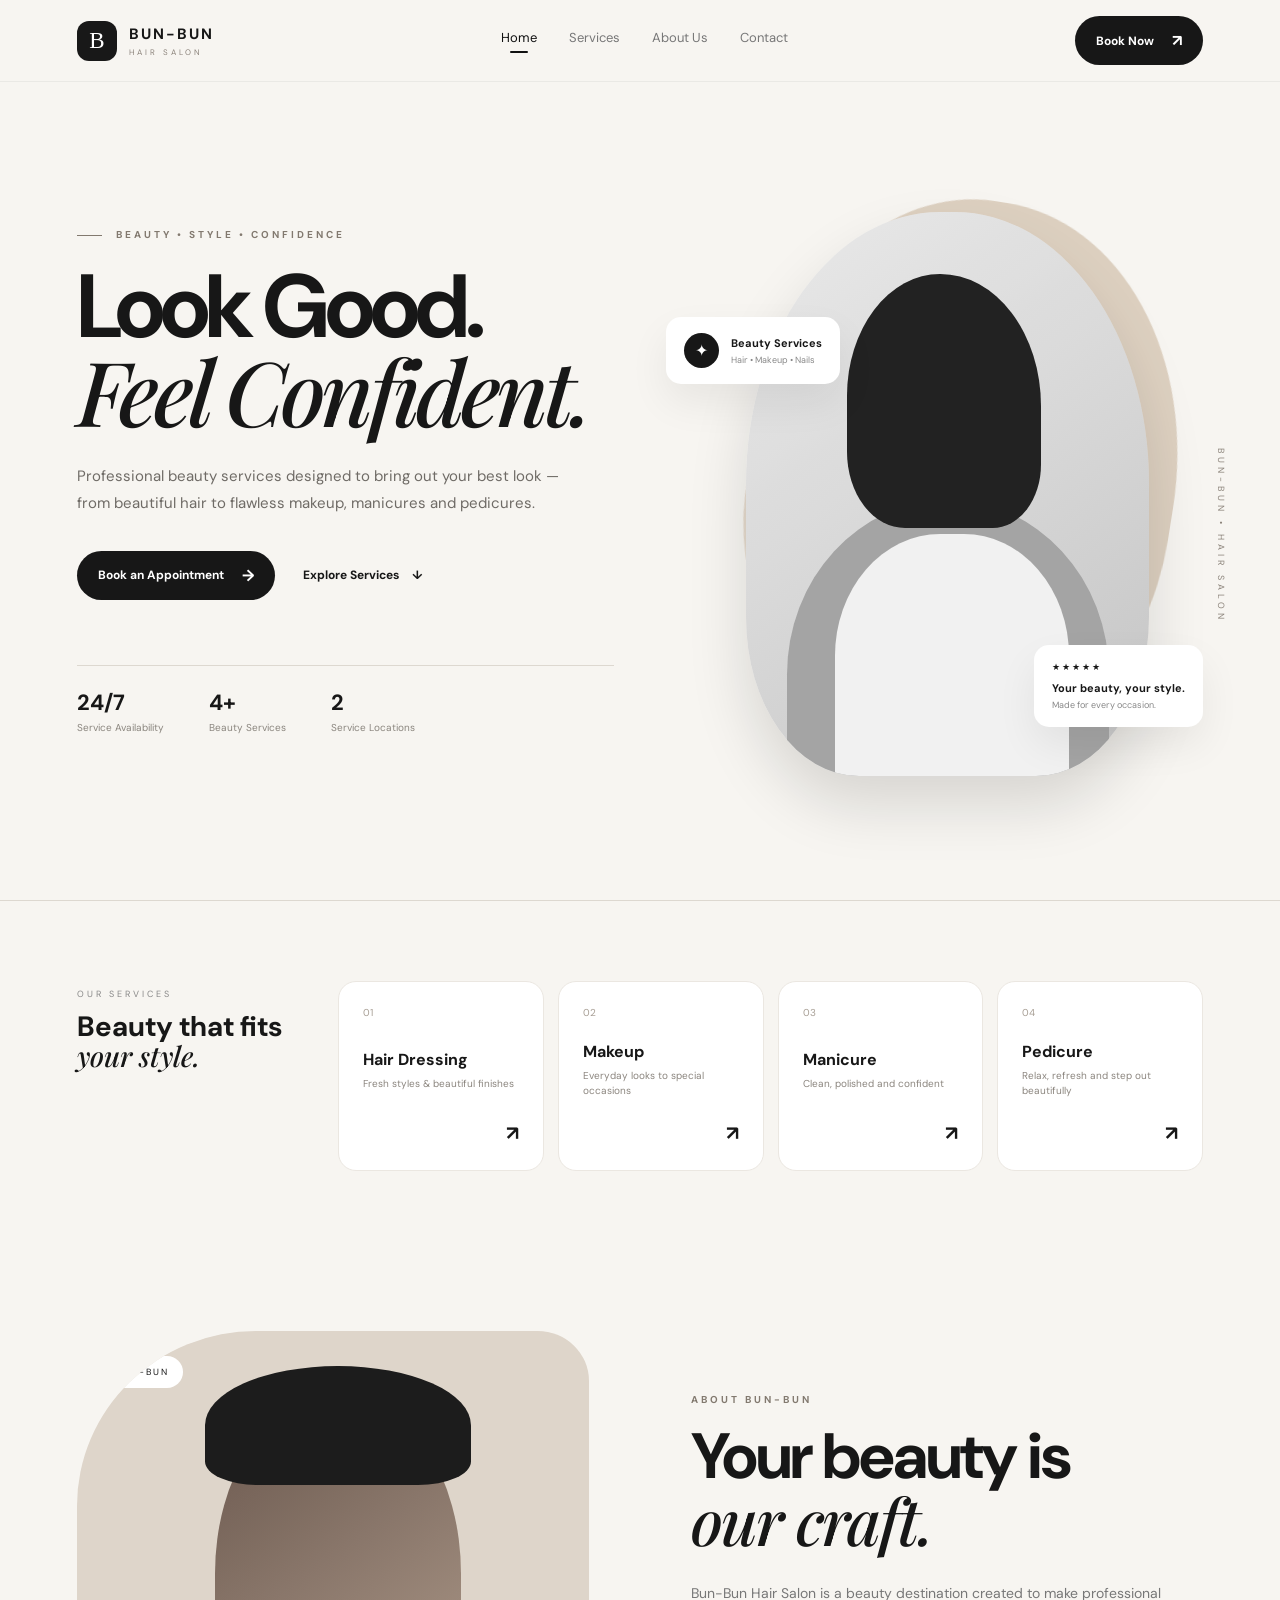
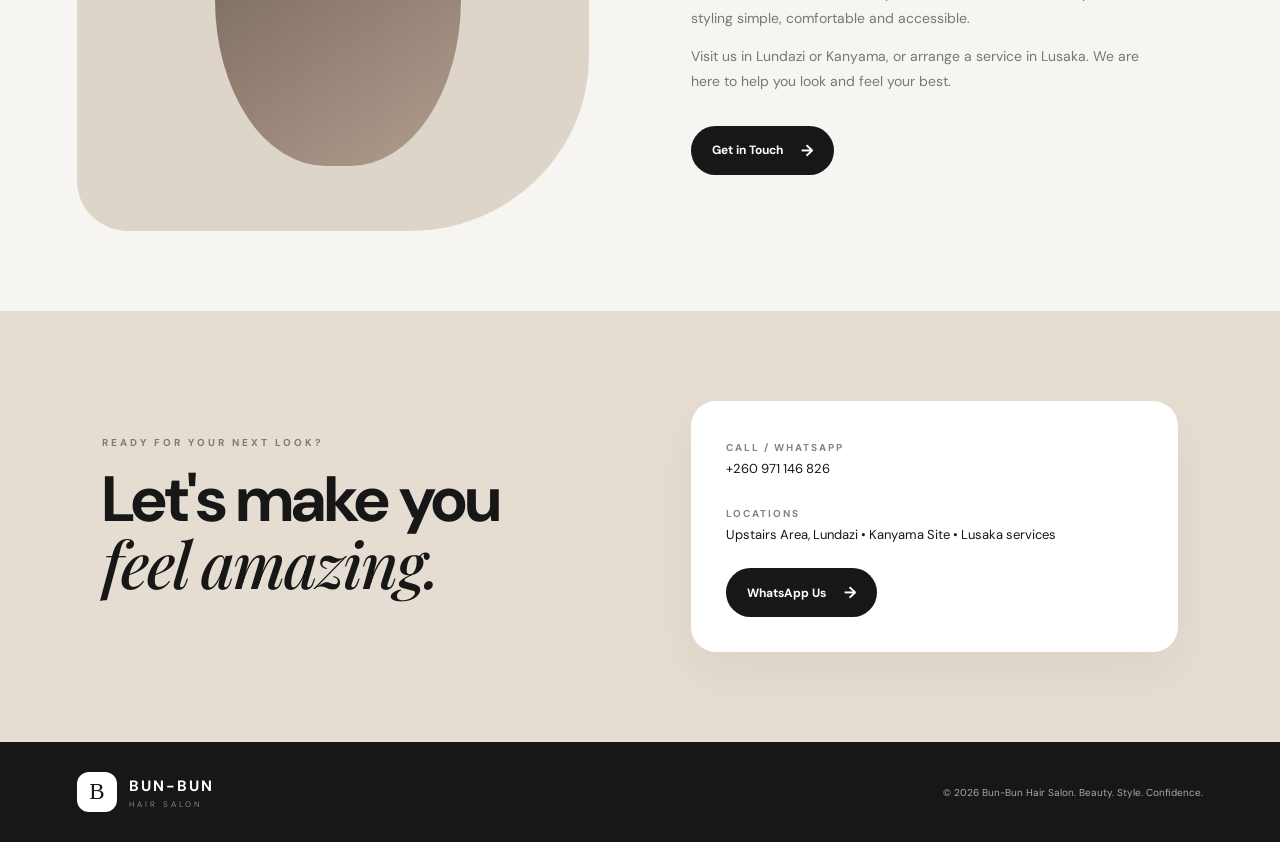
==== index.html @ 0c30a806 "Add files via upload" ====
<!DOCTYPE html>
<html lang="en">
<head>
  <meta charset="UTF-8">
  <meta name="viewport" content="width=device-width, initial-scale=1.0">
  <meta name="description" content="Bun-Bun Hair Salon — hair dressing, makeup, manicure and pedicure in Lundazi and Lusaka.">
  <title>Bun-Bun Hair Salon | Beauty. Style. Confidence.</title>
  <link rel="stylesheet" href="styles.css">
</head>
<body>
  <header class="site-header">
    <a class="brand" href="index.html">
      <span class="brand-mark">B</span>
      <span>
        <strong>BUN-BUN</strong>
        <small>HAIR SALON</small>
      </span>
    </a>

    <nav class="nav" id="nav">
      <a class="active" href="#home">Home</a>
      <a href="#services">Services</a>
      <a href="#about">About Us</a>
      <a href="#contact">Contact</a>
    </nav>

    <a class="nav-cta" href="booking.html">Book Now <span>↗</span></a>
    <button class="menu-btn" id="menuBtn" aria-label="Open menu">☰</button>
  </header>

  <main id="home">
    <section class="hero">
      <div class="hero-copy">
        <div class="eyebrow"><span></span> BEAUTY • STYLE • CONFIDENCE</div>
        <h1>Look Good.<br><em>Feel Confident.</em></h1>
        <p>Professional beauty services designed to bring out your best look — from beautiful hair to flawless makeup, manicures and pedicures.</p>
        <div class="hero-actions">
          <a class="primary-btn" href="booking.html">Book an Appointment <span>→</span></a>
          <a class="text-btn" href="#services">Explore Services <span>↓</span></a>
        </div>

        <div class="stats">
          <div><strong>24/7</strong><small>Service Availability</small></div>
          <div><strong>4+</strong><small>Beauty Services</small></div>
          <div><strong>2</strong><small>Service Locations</small></div>
        </div>
      </div>

      <div class="hero-visual">
        <div class="shape shape-one"></div>
        <div class="shape shape-two"></div>
        <div class="portrait">
          <div class="portrait-head"></div>
          <div class="portrait-hair"></div>
          <div class="portrait-body"></div>
          <div class="portrait-shirt"></div>
        </div>

        <div class="floating-card services-card">
          <span class="card-icon">✦</span>
          <div><strong>Beauty Services</strong><small>Hair • Makeup • Nails</small></div>
        </div>

        <div class="floating-card review-card">
          <div class="stars">★★★★★</div>
          <strong>Your beauty, your style.</strong>
          <small>Made for every occasion.</small>
        </div>

        <div class="vertical-note">BUN-BUN • HAIR SALON</div>
      </div>
    </section>

    <section class="service-strip" id="services">
      <div class="section-intro">
        <span>OUR SERVICES</span>
        <h2>Beauty that fits<br><em>your style.</em></h2>
      </div>
      <article class="service-card">
        <span>01</span><div><h3>Hair Dressing</h3><p>Fresh styles & beautiful finishes</p></div><b>↗</b>
      </article>
      <article class="service-card">
        <span>02</span><div><h3>Makeup</h3><p>Everyday looks to special occasions</p></div><b>↗</b>
      </article>
      <article class="service-card">
        <span>03</span><div><h3>Manicure</h3><p>Clean, polished and confident</p></div><b>↗</b>
      </article>
      <article class="service-card">
        <span>04</span><div><h3>Pedicure</h3><p>Relax, refresh and step out beautifully</p></div><b>↗</b>
      </article>
    </section>

    <section class="about" id="about">
      <div class="about-image">
        <div class="mini-label">BUN-BUN</div>
        <div class="abstract-face"></div>
      </div>
      <div class="about-copy">
        <span class="section-label">ABOUT BUN-BUN</span>
        <h2>Your beauty is<br><em>our craft.</em></h2>
        <p>Bun-Bun Hair Salon is a beauty destination created to make professional styling simple, comfortable and accessible.</p>
        <p>Visit us in Lundazi or Kanyama, or arrange a service in Lusaka. We are here to help you look and feel your best.</p>
        <a class="primary-btn dark" href="#contact">Get in Touch <span>→</span></a>
      </div>
    </section>

    <section class="contact" id="contact">
      <div>
        <span class="section-label">READY FOR YOUR NEXT LOOK?</span>
        <h2>Let's make you<br><em>feel amazing.</em></h2>
      </div>
      <div class="contact-panel">
        <p><strong>Call / WhatsApp</strong><br>+260 971 146 826</p>
        <p><strong>Locations</strong><br>Upstairs Area, Lundazi • Kanyama Site • Lusaka services</p>
        <a class="primary-btn" href="https://wa.me/260971146826?text=Hello%20Bun-Bun%20Hair%20Salon%2C%20I%20would%20like%20to%20book%20an%20appointment.">WhatsApp Us <span>→</span></a>
      </div>
    </section>
  </main>

  <footer>
    <div class="brand footer-brand"><span class="brand-mark">B</span><span><strong>BUN-BUN</strong><small>HAIR SALON</small></span></div>
    <p>© 2026 Bun-Bun Hair Salon. Beauty. Style. Confidence.</p>
  </footer>

  <script src="script.js"></script>
</body>
</html>
---- styles.css ----
@import url('https://fonts.googleapis.com/css2?family=DM+Sans:wght@400;500;600;700&family=Playfair+Display:ital,wght@0,500;0,600;1,500;1,600&display=swap');

:root{
  --ink:#171717; --muted:#777; --paper:#f7f5f1; --white:#fff;
  --accent:#c9a77d; --soft:#e9dfd2; --line:#ddd8d0;
}
*{box-sizing:border-box;margin:0;padding:0}
html{scroll-behavior:smooth}
body{font-family:'DM Sans',sans-serif;background:var(--paper);color:var(--ink);overflow-x:hidden}
a{text-decoration:none;color:inherit}
.site-header{height:82px;background:rgba(247,245,241,.92);backdrop-filter:blur(12px);display:flex;align-items:center;justify-content:space-between;padding:0 6vw;position:sticky;top:0;z-index:20;border-bottom:1px solid rgba(0,0,0,.05)}
.brand{display:flex;align-items:center;gap:12px}
.brand-mark{width:40px;height:40px;border-radius:12px;background:#181818;color:#fff;display:grid;place-items:center;font-family:Georgia,serif;font-size:23px}
.brand strong{display:block;font-size:15px;letter-spacing:2px}
.brand small{display:block;color:#8b837a;font-size:8px;letter-spacing:3px;margin-top:3px}
.nav{display:flex;gap:32px;color:#777;font-size:13px}
.nav a{transition:.25s}
.nav a:hover,.nav a.active{color:#111}
.nav a.active:after{content:'';display:block;width:18px;height:2px;background:#111;margin:5px auto 0;border-radius:2px}
.nav-cta,.primary-btn{background:#171717;color:#fff;border-radius:30px;padding:14px 21px;font-size:12px;font-weight:700;display:inline-flex;align-items:center;gap:18px;transition:.25s}
.nav-cta:hover,.primary-btn:hover{transform:translateY(-2px);box-shadow:0 10px 25px #0001}
.nav-cta span,.primary-btn span{font-size:16px}
.menu-btn{display:none;border:0;background:none;font-size:24px}

.hero{min-height:calc(100vh - 82px);display:grid;grid-template-columns:1fr 1fr;align-items:center;gap:4vw;padding:6vw;position:relative;max-width:1500px;margin:auto}
.hero-copy{position:relative;z-index:3;padding-bottom:20px}
.eyebrow,.section-label{font-size:10px;letter-spacing:3px;font-weight:700;color:#82796f}
.eyebrow span{display:inline-block;width:25px;height:1px;background:#82796f;vertical-align:middle;margin-right:9px}
h1{font-size:clamp(55px,7vw,105px);line-height:.92;letter-spacing:-5px;margin:25px 0}
h1 em,h2 em{font-family:'Playfair Display',serif;font-weight:500}
.hero-copy>p{max-width:500px;color:#6f6b66;font-size:15px;line-height:1.8}
.hero-actions{display:flex;align-items:center;gap:28px;margin-top:34px}
.text-btn{font-size:12px;font-weight:700}.text-btn span{margin-left:10px}
.stats{display:flex;gap:45px;margin-top:65px;border-top:1px solid var(--line);padding-top:22px}
.stats strong{display:block;font-size:22px}.stats small{display:block;color:#8a857e;font-size:10px;margin-top:4px}

.hero-visual{height:620px;position:relative;max-width:580px;margin:auto;width:100%}
.shape{position:absolute;border-radius:48% 52% 45% 55%;filter:blur(.2px)}
.shape-one{width:78%;height:88%;right:5%;top:3%;background:#ddd0c0;transform:rotate(9deg)}
.shape-two{width:70%;height:72%;right:15%;bottom:5%;background:#bfa27f;opacity:.32;transform:rotate(-8deg)}
.portrait{position:absolute;inset:5% 10% 4% 15%;overflow:hidden;border-radius:48% 48% 28% 28%;background:linear-gradient(145deg,#f1e9df,#d6c2aa);filter:grayscale(100%);box-shadow:0 30px 60px #0002}
.portrait-head{position:absolute;width:39%;height:38%;background:#9c7a63;border-radius:48% 48% 45% 45%;top:18%;left:31%;z-index:3}
.portrait-hair{position:absolute;width:48%;height:45%;background:#222;border-radius:48% 52% 25% 30%;top:11%;left:25%;z-index:4}
.portrait-body{position:absolute;width:80%;height:62%;background:#b7a18d;border-radius:50% 50% 0 0;bottom:-13%;left:10%}
.portrait-shirt{position:absolute;width:58%;height:48%;background:#f5f1ec;bottom:-5%;left:22%;border-radius:45% 45% 0 0;z-index:5}
.floating-card{position:absolute;background:#fff;padding:16px 18px;border-radius:15px;box-shadow:0 18px 40px #0001;z-index:8}
.services-card{left:0;top:22%;display:flex;gap:12px;align-items:center}
.card-icon{width:35px;height:35px;border-radius:50%;background:#171717;color:#fff;display:grid;place-items:center}
.floating-card strong{display:block;font-size:11px}.floating-card small{display:block;color:#888;font-size:9px;margin-top:4px}
.review-card{right:0;bottom:12%;max-width:190px}.stars{font-size:9px;letter-spacing:2px;margin-bottom:8px}
.vertical-note{position:absolute;right:-24px;top:43%;writing-mode:vertical-rl;letter-spacing:4px;font-size:9px;color:#8b837a}

.service-strip{padding:80px 6vw;display:grid;grid-template-columns:1.2fr repeat(4,1fr);gap:14px;border-top:1px solid var(--line);max-width:1500px;margin:auto}
.section-intro span{font-size:9px;letter-spacing:3px;color:#888}.section-intro h2{font-size:28px;line-height:1.05;margin-top:10px}
.service-card{background:#fff;border:1px solid #ebe7e1;border-radius:18px;padding:24px;min-height:190px;display:flex;flex-direction:column;justify-content:space-between;transition:.25s}
.service-card:hover{transform:translateY(-5px);box-shadow:0 20px 40px #0000000d}.service-card>span{font-size:10px;color:#a79e94}.service-card h3{font-size:16px;margin-bottom:6px}.service-card p{font-size:10px;color:#8b857e;line-height:1.5}.service-card b{font-size:20px;align-self:flex-end}

.about{max-width:1280px;margin:80px auto;padding:0 6vw;display:grid;grid-template-columns:1fr 1fr;gap:8vw;align-items:center}
.about-image{height:500px;background:#ded5ca;border-radius:35% 10% 35% 10%;position:relative;overflow:hidden}
.mini-label{position:absolute;top:25px;left:25px;background:#fff;padding:10px 14px;border-radius:20px;font-size:9px;letter-spacing:2px;z-index:3}
.abstract-face{position:absolute;width:48%;height:74%;left:27%;top:13%;background:linear-gradient(145deg,#6f5547,#b99d86);border-radius:48% 48% 45% 45%;filter:grayscale(30%)}
.abstract-face:before{content:'';position:absolute;width:108%;height:32%;left:-4%;top:-8%;background:#1c1c1c;border-radius:50% 50% 20% 20%}
.about-copy h2,.contact h2{font-size:clamp(40px,5vw,68px);line-height:.98;letter-spacing:-2px;margin:18px 0 24px}
.about-copy p{color:#777;line-height:1.8;font-size:14px;margin-bottom:13px;max-width:480px}
.primary-btn.dark{margin-top:18px}

.contact{background:#e6ddd2;padding:90px 8vw;display:grid;grid-template-columns:1fr 1fr;align-items:center;gap:8vw}
.contact-panel{background:#fff;padding:35px;border-radius:25px;box-shadow:0 20px 50px #0000000d}
.contact-panel p{font-size:13px;line-height:1.7;margin-bottom:22px}.contact-panel strong{font-size:10px;letter-spacing:2px;text-transform:uppercase;color:#8a8177}
footer{padding:30px 6vw;display:flex;justify-content:space-between;align-items:center;font-size:10px;color:#888;background:#171717}
.footer-brand{color:#fff}.footer-brand .brand-mark{background:#fff;color:#171717}footer p{color:#aaa}

@media(max-width:1000px){
 .nav{gap:18px}.hero{grid-template-columns:1fr;padding-top:45px}.hero-visual{height:520px;order:-1;max-width:540px}
 .hero-copy{text-align:center}.hero-copy>p{margin:auto}.hero-actions,.stats{justify-content:center}.service-strip{grid-template-columns:1fr 1fr}.section-intro{grid-column:1/-1}
}
@media(max-width:700px){
 .site-header{padding:0 20px;height:70px}.nav,.nav-cta{display:none}.menu-btn{display:block}
 .nav.open{display:flex;position:absolute;top:70px;left:0;right:0;background:#f7f5f1;padding:20px;flex-direction:column;gap:18px;border-bottom:1px solid #ddd;z-index:30}
 .hero{min-height:auto;padding:45px 20px 70px}.hero-visual{height:420px}.portrait{inset:4% 9% 2% 13%}.floating-card{padding:12px}.review-card{right:-4px}.services-card{left:-4px}
 h1{font-size:55px;letter-spacing:-3px}.hero-actions{flex-direction:column;gap:18px}.stats{gap:20px;flex-wrap:wrap;margin-top:45px}
 .service-strip{padding:55px 20px;grid-template-columns:1fr}.about{grid-template-columns:1fr;padding:0 20px;margin:60px auto}.about-image{height:390px}.contact{grid-template-columns:1fr;padding:65px 20px}footer{padding:25px 20px;flex-direction:column;gap:15px;text-align:center}
}
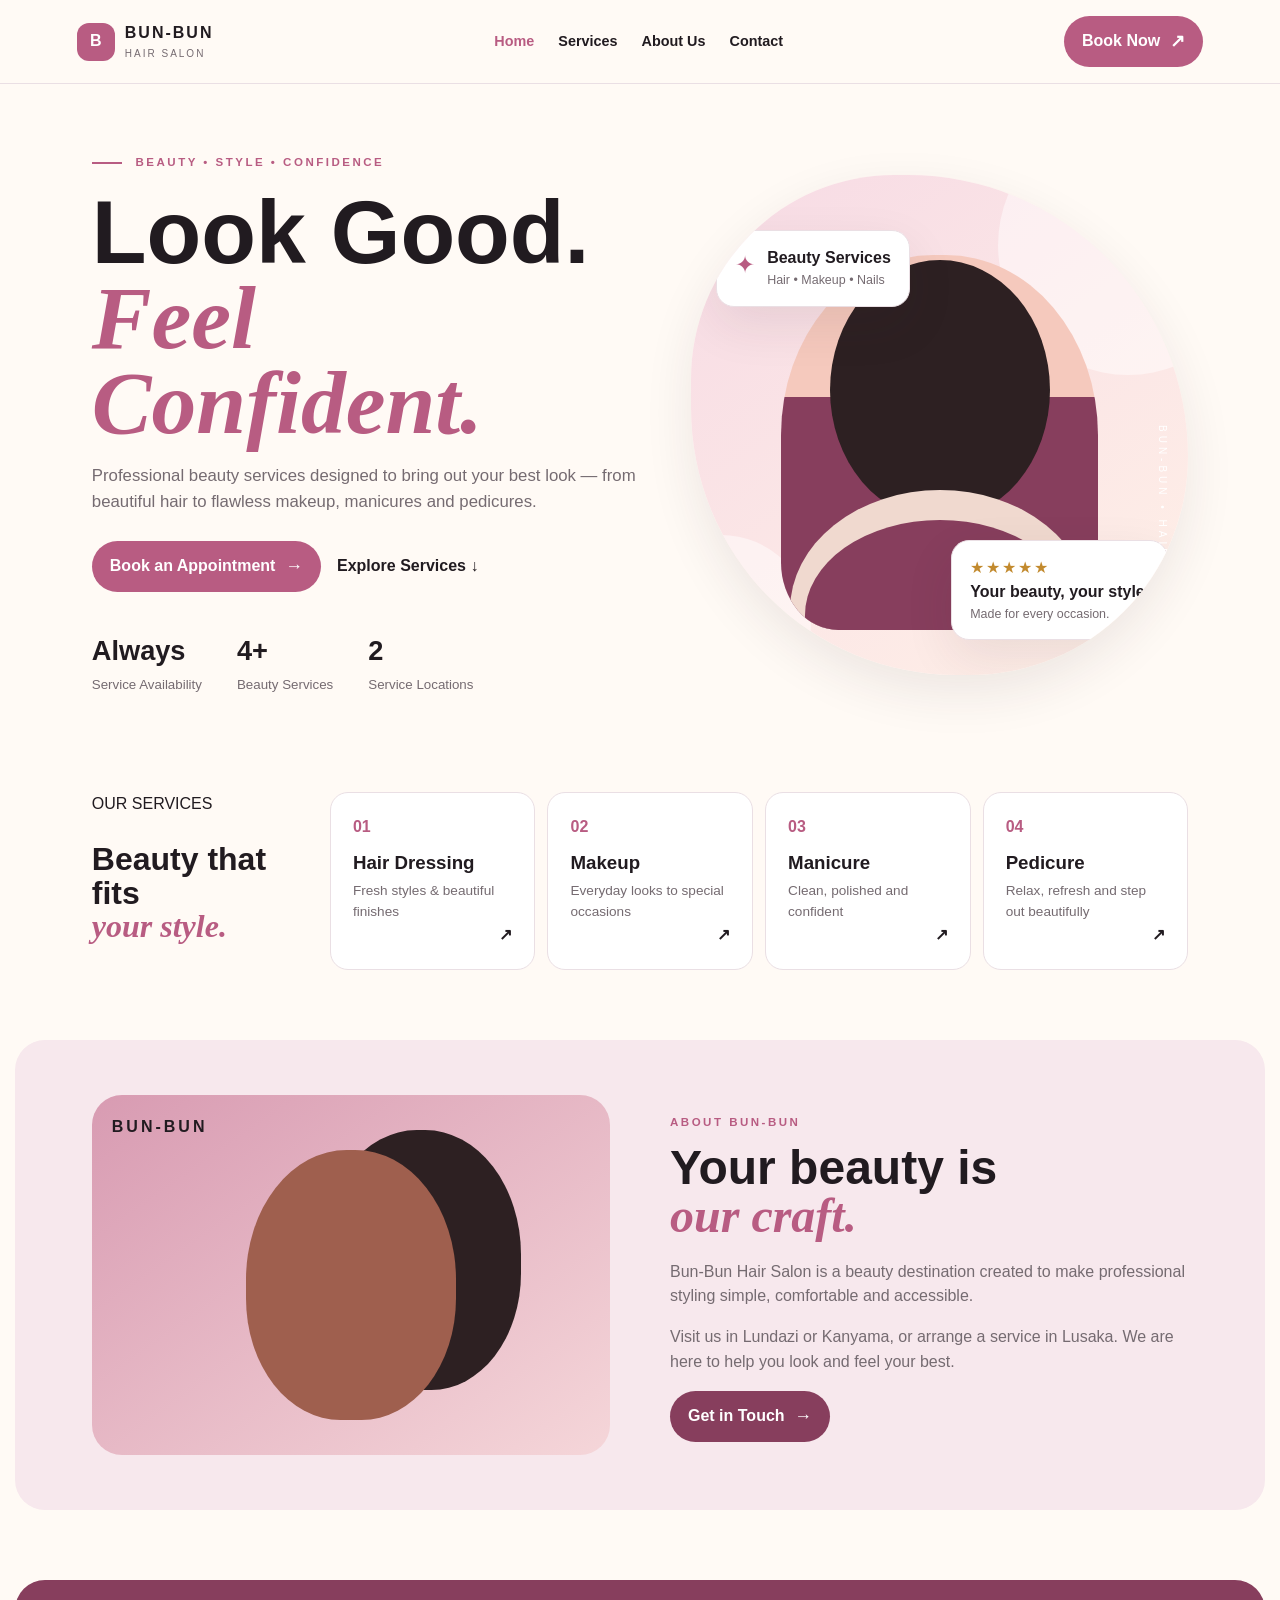
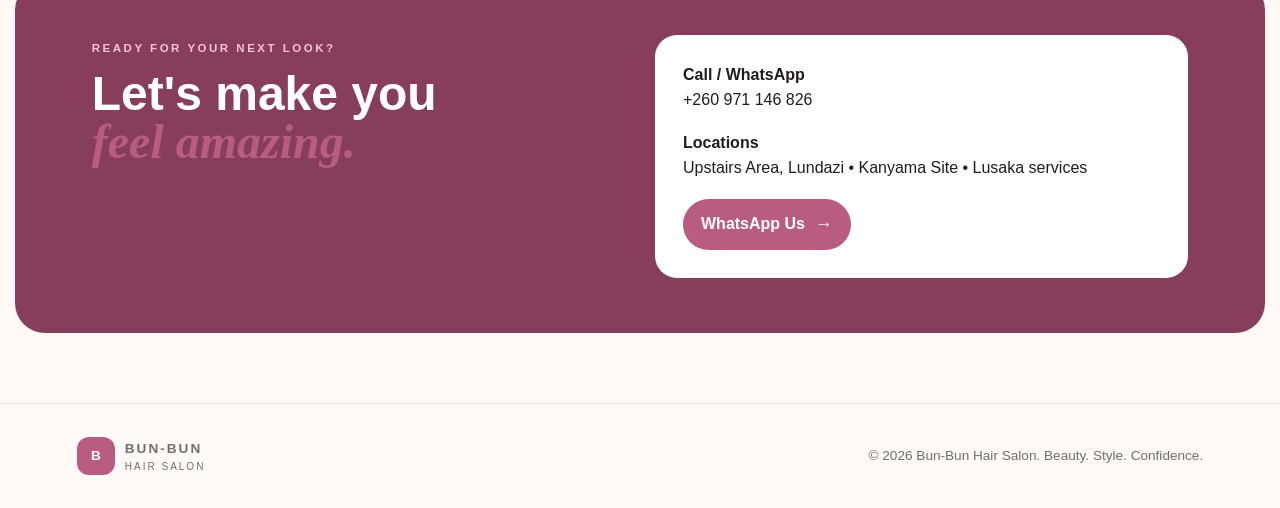
==== commit 1c627d77: "Add files via upload" ====
--- a/index.html
+++ b/index.html
@@ -40,7 +40,7 @@
         </div>
 
         <div class="stats">
-          <div><strong>24/7</strong><small>Service Availability</small></div>
+          <div><strong>Always</strong><small>Service Availability</small></div>
           <div><strong>4+</strong><small>Beauty Services</small></div>
           <div><strong>2</strong><small>Service Locations</small></div>
         </div>
--- a/styles.css
+++ b/styles.css
@@ -1,83 +1 @@
-@import url('https://fonts.googleapis.com/css2?family=DM+Sans:wght@400;500;600;700&family=Playfair+Display:ital,wght@0,500;0,600;1,500;1,600&display=swap');
-
-:root{
-  --ink:#171717; --muted:#777; --paper:#f7f5f1; --white:#fff;
-  --accent:#c9a77d; --soft:#e9dfd2; --line:#ddd8d0;
-}
-*{box-sizing:border-box;margin:0;padding:0}
-html{scroll-behavior:smooth}
-body{font-family:'DM Sans',sans-serif;background:var(--paper);color:var(--ink);overflow-x:hidden}
-a{text-decoration:none;color:inherit}
-.site-header{height:82px;background:rgba(247,245,241,.92);backdrop-filter:blur(12px);display:flex;align-items:center;justify-content:space-between;padding:0 6vw;position:sticky;top:0;z-index:20;border-bottom:1px solid rgba(0,0,0,.05)}
-.brand{display:flex;align-items:center;gap:12px}
-.brand-mark{width:40px;height:40px;border-radius:12px;background:#181818;color:#fff;display:grid;place-items:center;font-family:Georgia,serif;font-size:23px}
-.brand strong{display:block;font-size:15px;letter-spacing:2px}
-.brand small{display:block;color:#8b837a;font-size:8px;letter-spacing:3px;margin-top:3px}
-.nav{display:flex;gap:32px;color:#777;font-size:13px}
-.nav a{transition:.25s}
-.nav a:hover,.nav a.active{color:#111}
-.nav a.active:after{content:'';display:block;width:18px;height:2px;background:#111;margin:5px auto 0;border-radius:2px}
-.nav-cta,.primary-btn{background:#171717;color:#fff;border-radius:30px;padding:14px 21px;font-size:12px;font-weight:700;display:inline-flex;align-items:center;gap:18px;transition:.25s}
-.nav-cta:hover,.primary-btn:hover{transform:translateY(-2px);box-shadow:0 10px 25px #0001}
-.nav-cta span,.primary-btn span{font-size:16px}
-.menu-btn{display:none;border:0;background:none;font-size:24px}
-
-.hero{min-height:calc(100vh - 82px);display:grid;grid-template-columns:1fr 1fr;align-items:center;gap:4vw;padding:6vw;position:relative;max-width:1500px;margin:auto}
-.hero-copy{position:relative;z-index:3;padding-bottom:20px}
-.eyebrow,.section-label{font-size:10px;letter-spacing:3px;font-weight:700;color:#82796f}
-.eyebrow span{display:inline-block;width:25px;height:1px;background:#82796f;vertical-align:middle;margin-right:9px}
-h1{font-size:clamp(55px,7vw,105px);line-height:.92;letter-spacing:-5px;margin:25px 0}
-h1 em,h2 em{font-family:'Playfair Display',serif;font-weight:500}
-.hero-copy>p{max-width:500px;color:#6f6b66;font-size:15px;line-height:1.8}
-.hero-actions{display:flex;align-items:center;gap:28px;margin-top:34px}
-.text-btn{font-size:12px;font-weight:700}.text-btn span{margin-left:10px}
-.stats{display:flex;gap:45px;margin-top:65px;border-top:1px solid var(--line);padding-top:22px}
-.stats strong{display:block;font-size:22px}.stats small{display:block;color:#8a857e;font-size:10px;margin-top:4px}
-
-.hero-visual{height:620px;position:relative;max-width:580px;margin:auto;width:100%}
-.shape{position:absolute;border-radius:48% 52% 45% 55%;filter:blur(.2px)}
-.shape-one{width:78%;height:88%;right:5%;top:3%;background:#ddd0c0;transform:rotate(9deg)}
-.shape-two{width:70%;height:72%;right:15%;bottom:5%;background:#bfa27f;opacity:.32;transform:rotate(-8deg)}
-.portrait{position:absolute;inset:5% 10% 4% 15%;overflow:hidden;border-radius:48% 48% 28% 28%;background:linear-gradient(145deg,#f1e9df,#d6c2aa);filter:grayscale(100%);box-shadow:0 30px 60px #0002}
-.portrait-head{position:absolute;width:39%;height:38%;background:#9c7a63;border-radius:48% 48% 45% 45%;top:18%;left:31%;z-index:3}
-.portrait-hair{position:absolute;width:48%;height:45%;background:#222;border-radius:48% 52% 25% 30%;top:11%;left:25%;z-index:4}
-.portrait-body{position:absolute;width:80%;height:62%;background:#b7a18d;border-radius:50% 50% 0 0;bottom:-13%;left:10%}
-.portrait-shirt{position:absolute;width:58%;height:48%;background:#f5f1ec;bottom:-5%;left:22%;border-radius:45% 45% 0 0;z-index:5}
-.floating-card{position:absolute;background:#fff;padding:16px 18px;border-radius:15px;box-shadow:0 18px 40px #0001;z-index:8}
-.services-card{left:0;top:22%;display:flex;gap:12px;align-items:center}
-.card-icon{width:35px;height:35px;border-radius:50%;background:#171717;color:#fff;display:grid;place-items:center}
-.floating-card strong{display:block;font-size:11px}.floating-card small{display:block;color:#888;font-size:9px;margin-top:4px}
-.review-card{right:0;bottom:12%;max-width:190px}.stars{font-size:9px;letter-spacing:2px;margin-bottom:8px}
-.vertical-note{position:absolute;right:-24px;top:43%;writing-mode:vertical-rl;letter-spacing:4px;font-size:9px;color:#8b837a}
-
-.service-strip{padding:80px 6vw;display:grid;grid-template-columns:1.2fr repeat(4,1fr);gap:14px;border-top:1px solid var(--line);max-width:1500px;margin:auto}
-.section-intro span{font-size:9px;letter-spacing:3px;color:#888}.section-intro h2{font-size:28px;line-height:1.05;margin-top:10px}
-.service-card{background:#fff;border:1px solid #ebe7e1;border-radius:18px;padding:24px;min-height:190px;display:flex;flex-direction:column;justify-content:space-between;transition:.25s}
-.service-card:hover{transform:translateY(-5px);box-shadow:0 20px 40px #0000000d}.service-card>span{font-size:10px;color:#a79e94}.service-card h3{font-size:16px;margin-bottom:6px}.service-card p{font-size:10px;color:#8b857e;line-height:1.5}.service-card b{font-size:20px;align-self:flex-end}
-
-.about{max-width:1280px;margin:80px auto;padding:0 6vw;display:grid;grid-template-columns:1fr 1fr;gap:8vw;align-items:center}
-.about-image{height:500px;background:#ded5ca;border-radius:35% 10% 35% 10%;position:relative;overflow:hidden}
-.mini-label{position:absolute;top:25px;left:25px;background:#fff;padding:10px 14px;border-radius:20px;font-size:9px;letter-spacing:2px;z-index:3}
-.abstract-face{position:absolute;width:48%;height:74%;left:27%;top:13%;background:linear-gradient(145deg,#6f5547,#b99d86);border-radius:48% 48% 45% 45%;filter:grayscale(30%)}
-.abstract-face:before{content:'';position:absolute;width:108%;height:32%;left:-4%;top:-8%;background:#1c1c1c;border-radius:50% 50% 20% 20%}
-.about-copy h2,.contact h2{font-size:clamp(40px,5vw,68px);line-height:.98;letter-spacing:-2px;margin:18px 0 24px}
-.about-copy p{color:#777;line-height:1.8;font-size:14px;margin-bottom:13px;max-width:480px}
-.primary-btn.dark{margin-top:18px}
-
-.contact{background:#e6ddd2;padding:90px 8vw;display:grid;grid-template-columns:1fr 1fr;align-items:center;gap:8vw}
-.contact-panel{background:#fff;padding:35px;border-radius:25px;box-shadow:0 20px 50px #0000000d}
-.contact-panel p{font-size:13px;line-height:1.7;margin-bottom:22px}.contact-panel strong{font-size:10px;letter-spacing:2px;text-transform:uppercase;color:#8a8177}
-footer{padding:30px 6vw;display:flex;justify-content:space-between;align-items:center;font-size:10px;color:#888;background:#171717}
-.footer-brand{color:#fff}.footer-brand .brand-mark{background:#fff;color:#171717}footer p{color:#aaa}
-
-@media(max-width:1000px){
- .nav{gap:18px}.hero{grid-template-columns:1fr;padding-top:45px}.hero-visual{height:520px;order:-1;max-width:540px}
- .hero-copy{text-align:center}.hero-copy>p{margin:auto}.hero-actions,.stats{justify-content:center}.service-strip{grid-template-columns:1fr 1fr}.section-intro{grid-column:1/-1}
-}
-@media(max-width:700px){
- .site-header{padding:0 20px;height:70px}.nav,.nav-cta{display:none}.menu-btn{display:block}
- .nav.open{display:flex;position:absolute;top:70px;left:0;right:0;background:#f7f5f1;padding:20px;flex-direction:column;gap:18px;border-bottom:1px solid #ddd;z-index:30}
- .hero{min-height:auto;padding:45px 20px 70px}.hero-visual{height:420px}.portrait{inset:4% 9% 2% 13%}.floating-card{padding:12px}.review-card{right:-4px}.services-card{left:-4px}
- h1{font-size:55px;letter-spacing:-3px}.hero-actions{flex-direction:column;gap:18px}.stats{gap:20px;flex-wrap:wrap;margin-top:45px}
- .service-strip{padding:55px 20px;grid-template-columns:1fr}.about{grid-template-columns:1fr;padding:0 20px;margin:60px auto}.about-image{height:390px}.contact{grid-template-columns:1fr;padding:65px 20px}footer{padding:25px 20px;flex-direction:column;gap:15px;text-align:center}
-}
+:root{--ink:#211b20;--muted:#756b71;--pink:#b85c82;--dark:#873e5d;--bg:#fffaf5;--card:#fff;--line:#eadfe4;--shadow:0 18px 50px rgba(55,30,42,.09)}*{box-sizing:border-box}html{scroll-behavior:smooth}body{margin:0;background:var(--bg);color:var(--ink);font-family:Arial,sans-serif;line-height:1.55}a{text-decoration:none;color:inherit}.site-header{position:sticky;top:0;z-index:20;background:rgba(255,250,245,.94);backdrop-filter:blur(12px);border-bottom:1px solid var(--line);display:flex;align-items:center;justify-content:space-between;padding:16px 6%}.brand{display:flex;align-items:center;gap:10px}.brand-mark{display:grid;place-items:center;width:38px;height:38px;border-radius:12px;background:var(--pink);color:#fff;font-weight:900}.brand strong{display:block;letter-spacing:2px}.brand small{display:block;color:var(--muted);font-size:10px;letter-spacing:2px}.nav{display:flex;gap:24px}.nav a{font-weight:700;font-size:.9rem}.nav a:hover,.nav a.active{color:var(--pink)}.nav-cta,.primary-btn{background:var(--pink);color:#fff;border-radius:28px;padding:12px 18px;font-weight:800;display:inline-flex;align-items:center;gap:10px}.nav-cta span,.primary-btn span{font-size:1.1em}.menu-btn{display:none;border:0;background:none;font-size:24px}.hero{max-width:1250px;margin:auto;padding:70px 6%;display:grid;grid-template-columns:1.05fr .95fr;gap:50px;align-items:center}.eyebrow,.section-label{font-size:.72rem;letter-spacing:2.5px;font-weight:900;color:var(--pink)}.eyebrow span{display:inline-block;width:30px;border-top:2px solid var(--pink);vertical-align:middle;margin-right:8px}.hero h1{font-size:clamp(3rem,7vw,6rem);line-height:.95;margin:18px 0}.hero h1 em,h2 em{color:var(--pink);font-family:Georgia,serif}.hero-copy>p{font-size:1.05rem;color:var(--muted);max-width:620px}.hero-actions{display:flex;gap:16px;align-items:center;margin:25px 0}.text-btn{font-weight:800}.stats{display:flex;gap:35px;margin-top:38px}.stats strong{display:block;font-size:1.7rem}.stats small{color:var(--muted)}.hero-visual{min-height:500px;position:relative;background:linear-gradient(145deg,#f7dbe5,#fff0e7);border-radius:42% 58% 45% 55%;overflow:hidden;box-shadow:var(--shadow)}.shape{position:absolute;border-radius:50%;background:#fff7}.shape-one{width:260px;height:260px;right:-70px;top:-60px}.shape-two{width:180px;height:180px;left:-60px;bottom:-40px}.portrait{position:absolute;inset:80px 90px 45px;background:linear-gradient(#f5c9bd 0 38%,#873e5d 38%);border-radius:48% 48% 18% 18%;overflow:hidden}.portrait-head{position:absolute;width:150px;height:180px;border-radius:50%;background:#b86f57;left:50%;top:45px;transform:translateX(-50%)}.portrait-hair{position:absolute;width:220px;height:260px;background:#2d2022;border-radius:50%;left:50%;top:5px;transform:translateX(-50%)}.portrait-body{position:absolute;width:300px;height:240px;background:#f0d9cf;border-radius:50% 50% 0 0;left:50%;bottom:-100px;transform:translateX(-50%)}.portrait-shirt{position:absolute;width:270px;height:190px;background:#873e5d;border-radius:50% 50% 0 0;left:50%;bottom:-80px;transform:translateX(-50%)}.floating-card{position:absolute;background:#fff;border:1px solid var(--line);border-radius:18px;padding:15px 18px;box-shadow:var(--shadow)}.services-card{left:25px;top:55px;display:flex;gap:12px}.card-icon{color:var(--pink);font-size:24px}.floating-card strong,.floating-card small{display:block}.floating-card small{color:var(--muted);font-size:.78rem}.review-card{right:20px;bottom:35px}.stars{color:#c28a2e;letter-spacing:2px}.vertical-note{position:absolute;right:18px;top:50%;writing-mode:vertical-rl;letter-spacing:4px;font-size:10px;color:#fff}.service-strip{max-width:1250px;margin:auto;padding:25px 6% 70px;display:grid;grid-template-columns:1.1fr repeat(4,1fr);gap:12px}.section-intro h2{font-size:2rem;line-height:1.05}.service-card{background:#fff;border:1px solid var(--line);border-radius:18px;padding:22px;min-height:160px;display:flex;flex-direction:column;justify-content:space-between}.service-card>span{color:var(--pink);font-weight:900}.service-card h3{margin:8px 0 3px}.service-card p{margin:0;color:var(--muted);font-size:.85rem}.service-card>b{align-self:flex-end}.about,.contact{max-width:1250px;margin:0 auto 70px;padding:55px 6%;border-radius:30px}.about{display:grid;grid-template-columns:1fr 1fr;gap:60px;background:#f7e8ed;align-items:center}.about-image{min-height:360px;border-radius:30px;background:linear-gradient(145deg,#d89bb2,#f5d6d9);position:relative;overflow:hidden}.mini-label{position:absolute;left:20px;top:20px;font-weight:900;letter-spacing:3px}.abstract-face{position:absolute;width:210px;height:270px;border-radius:48% 48% 45% 45%;background:#9f5f4e;left:50%;top:55px;transform:translateX(-50%);box-shadow:70px -25px 0 -5px #2d2022}.about h2,.contact h2{font-size:3rem;line-height:1;margin:10px 0 20px}.about p{color:var(--muted)}.dark{background:var(--dark)}.contact{display:grid;grid-template-columns:1fr 1fr;gap:30px;background:var(--dark);color:#fff}.contact .section-label{color:#f7c2d3}.contact-panel{background:#fff;color:var(--ink);padding:28px;border-radius:22px}.contact-panel p{margin:0 0 18px}.contact-panel .primary-btn{color:#fff}.page{max-width:900px;margin:auto;padding:70px 6%;min-height:70vh}.page h1{font-size:3rem}.contact-box{background:#fff;border:1px solid var(--line);border-radius:20px;padding:24px;margin:15px 0;box-shadow:var(--shadow)}footer{border-top:1px solid var(--line);padding:28px 6%;display:flex;justify-content:space-between;gap:20px;color:var(--muted);font-size:.85rem}.booking-section{max-width:800px;margin:auto;padding:60px 6%}.booking-container{background:#fff;border:1px solid var(--line);border-radius:25px;padding:32px;box-shadow:var(--shadow)}.booking-container h1{font-size:2.5rem;margin-top:0}.booking-container>p{color:var(--muted)}label{display:block;font-weight:800;margin:17px 0 7px}input,select,textarea{width:100%;padding:13px;border:1px solid #ddd1d8;border-radius:10px;background:#fff;font:inherit}textarea{resize:vertical}.booking-button{width:100%;border:0;background:var(--pink);color:#fff;padding:14px;border-radius:28px;font-weight:900;margin-top:20px;cursor:pointer}.booking-message{margin-top:15px;padding:13px;border-radius:10px;background:#f8edf1;display:none}.booking-message.show{display:block}@media(max-width:900px){.nav{display:none;position:absolute;left:0;right:0;top:70px;background:var(--bg);padding:20px 6%;flex-direction:column;border-bottom:1px solid var(--line)}.nav.open{display:flex}.menu-btn{display:block}.nav-cta{display:none}.hero,.about,.contact{grid-template-columns:1fr}.hero-visual{min-height:430px}.service-strip{grid-template-columns:1fr 1fr}.section-intro{grid-column:1/-1}.stats{gap:20px;flex-wrap:wrap}footer{flex-direction:column}}@media(max-width:520px){.service-strip{grid-template-columns:1fr}.hero{padding-top:45px}.hero-actions{flex-direction:column;align-items:flex-start}.hero-visual{min-height:380px}.portrait{inset:70px 45px 35px}.about h2,.contact h2{font-size:2.2rem}}
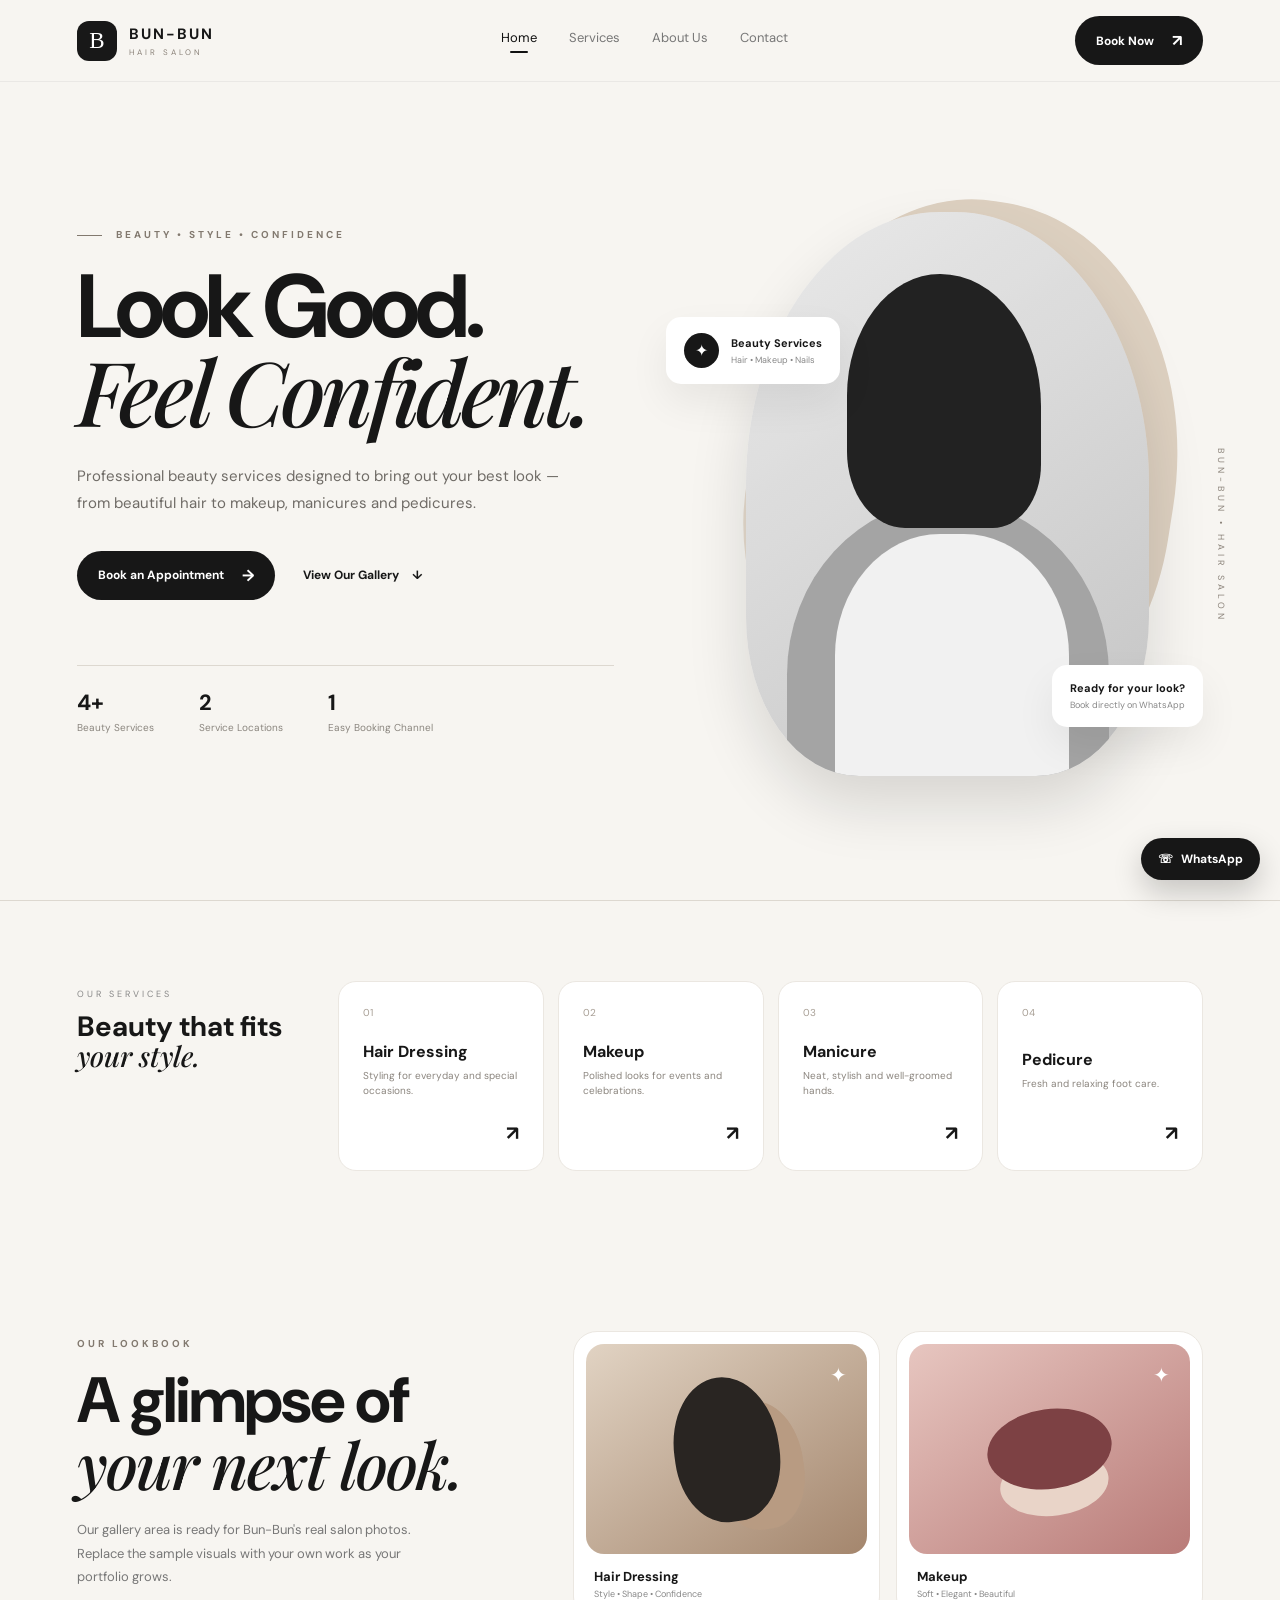
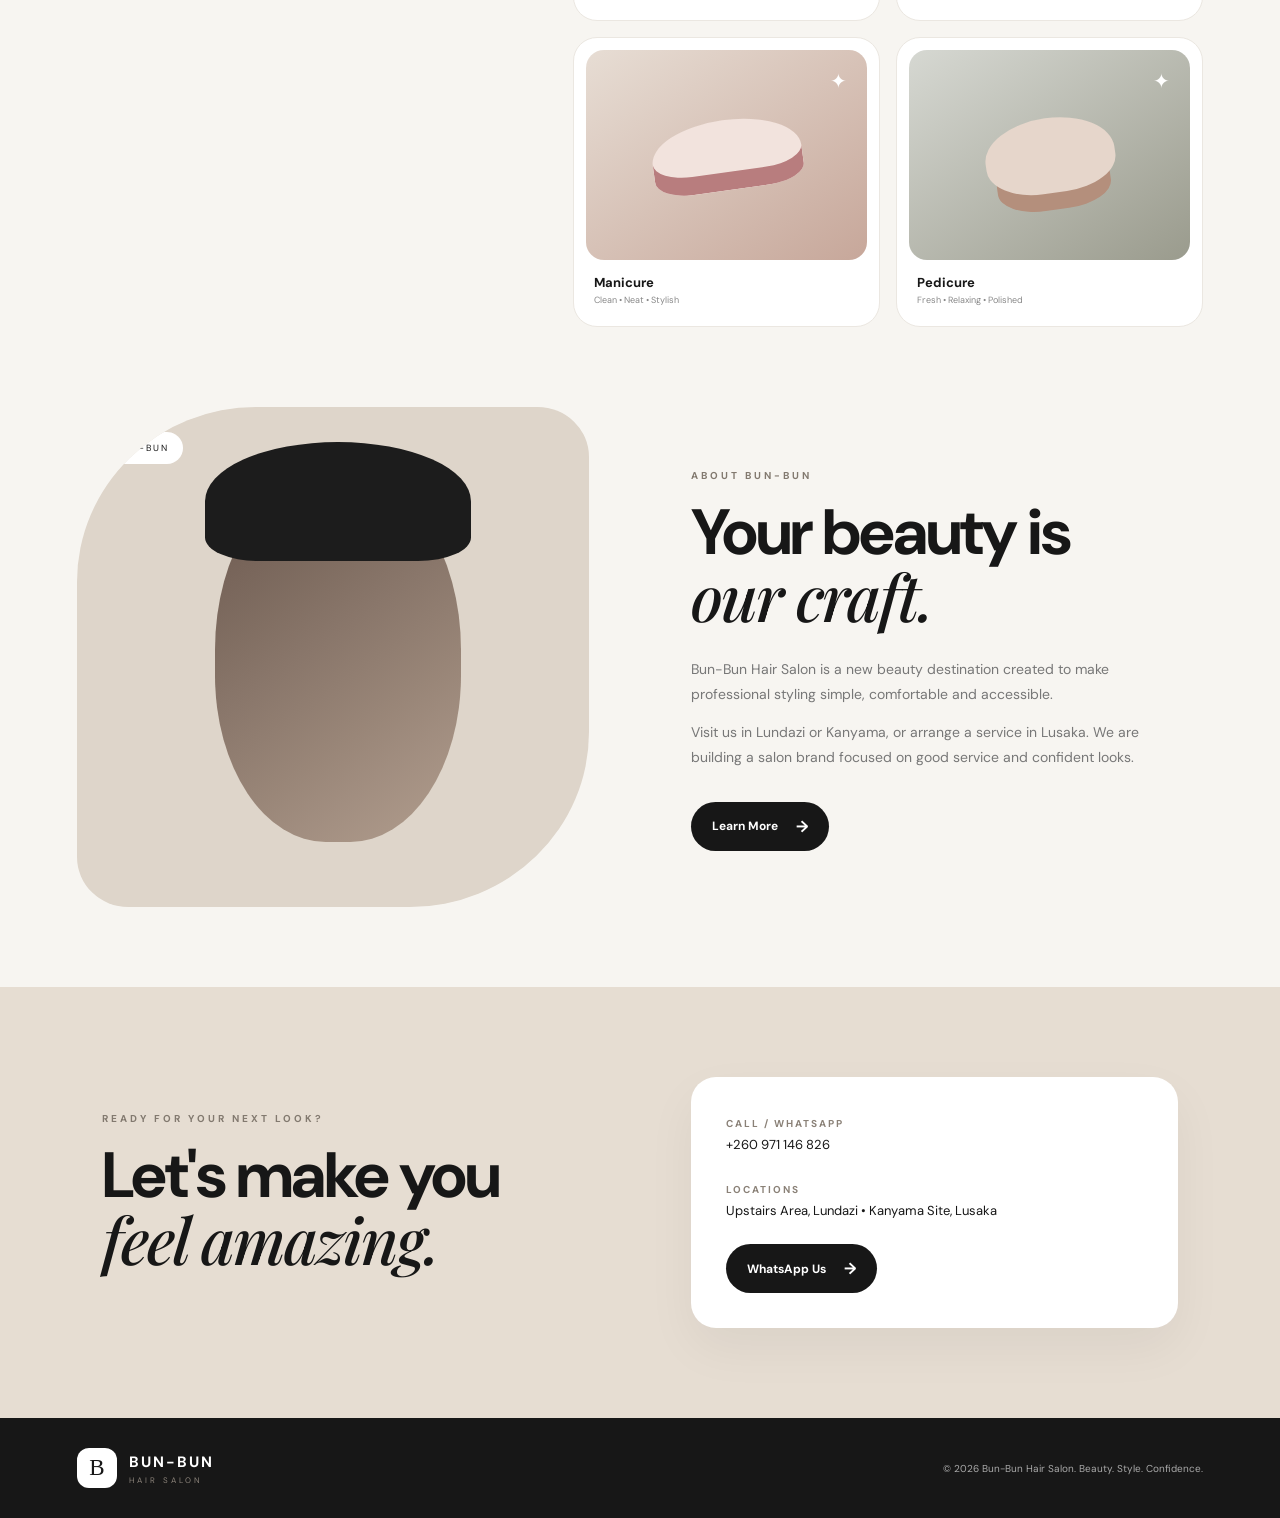
==== commit cda1cba5: "Add files via upload" ====
--- a/index.html
+++ b/index.html
@@ -1,127 +1,48 @@
 <!DOCTYPE html>
 <html lang="en">
 <head>
-  <meta charset="UTF-8">
-  <meta name="viewport" content="width=device-width, initial-scale=1.0">
-  <meta name="description" content="Bun-Bun Hair Salon — hair dressing, makeup, manicure and pedicure in Lundazi and Lusaka.">
-  <title>Bun-Bun Hair Salon | Beauty. Style. Confidence.</title>
-  <link rel="stylesheet" href="styles.css">
+<meta charset="UTF-8"><meta name="viewport" content="width=device-width, initial-scale=1.0">
+<meta name="description" content="Bun-Bun Hair Salon — hair dressing, makeup, manicure and pedicure in Lundazi and Lusaka.">
+<title>Bun-Bun Hair Salon | Beauty. Style. Confidence.</title>
+<link rel="stylesheet" href="styles.css">
 </head>
 <body>
-  <header class="site-header">
-    <a class="brand" href="index.html">
-      <span class="brand-mark">B</span>
-      <span>
-        <strong>BUN-BUN</strong>
-        <small>HAIR SALON</small>
-      </span>
-    </a>
-
-    <nav class="nav" id="nav">
-      <a class="active" href="#home">Home</a>
-      <a href="#services">Services</a>
-      <a href="#about">About Us</a>
-      <a href="#contact">Contact</a>
-    </nav>
-
-    <a class="nav-cta" href="booking.html">Book Now <span>↗</span></a>
-    <button class="menu-btn" id="menuBtn" aria-label="Open menu">☰</button>
-  </header>
-
-  <main id="home">
-    <section class="hero">
-      <div class="hero-copy">
-        <div class="eyebrow"><span></span> BEAUTY • STYLE • CONFIDENCE</div>
-        <h1>Look Good.<br><em>Feel Confident.</em></h1>
-        <p>Professional beauty services designed to bring out your best look — from beautiful hair to flawless makeup, manicures and pedicures.</p>
-        <div class="hero-actions">
-          <a class="primary-btn" href="booking.html">Book an Appointment <span>→</span></a>
-          <a class="text-btn" href="#services">Explore Services <span>↓</span></a>
-        </div>
-
-        <div class="stats">
-          <div><strong>Always</strong><small>Service Availability</small></div>
-          <div><strong>4+</strong><small>Beauty Services</small></div>
-          <div><strong>2</strong><small>Service Locations</small></div>
-        </div>
-      </div>
-
-      <div class="hero-visual">
-        <div class="shape shape-one"></div>
-        <div class="shape shape-two"></div>
-        <div class="portrait">
-          <div class="portrait-head"></div>
-          <div class="portrait-hair"></div>
-          <div class="portrait-body"></div>
-          <div class="portrait-shirt"></div>
-        </div>
-
-        <div class="floating-card services-card">
-          <span class="card-icon">✦</span>
-          <div><strong>Beauty Services</strong><small>Hair • Makeup • Nails</small></div>
-        </div>
-
-        <div class="floating-card review-card">
-          <div class="stars">★★★★★</div>
-          <strong>Your beauty, your style.</strong>
-          <small>Made for every occasion.</small>
-        </div>
-
-        <div class="vertical-note">BUN-BUN • HAIR SALON</div>
-      </div>
-    </section>
-
-    <section class="service-strip" id="services">
-      <div class="section-intro">
-        <span>OUR SERVICES</span>
-        <h2>Beauty that fits<br><em>your style.</em></h2>
-      </div>
-      <article class="service-card">
-        <span>01</span><div><h3>Hair Dressing</h3><p>Fresh styles & beautiful finishes</p></div><b>↗</b>
-      </article>
-      <article class="service-card">
-        <span>02</span><div><h3>Makeup</h3><p>Everyday looks to special occasions</p></div><b>↗</b>
-      </article>
-      <article class="service-card">
-        <span>03</span><div><h3>Manicure</h3><p>Clean, polished and confident</p></div><b>↗</b>
-      </article>
-      <article class="service-card">
-        <span>04</span><div><h3>Pedicure</h3><p>Relax, refresh and step out beautifully</p></div><b>↗</b>
-      </article>
-    </section>
-
-    <section class="about" id="about">
-      <div class="about-image">
-        <div class="mini-label">BUN-BUN</div>
-        <div class="abstract-face"></div>
-      </div>
-      <div class="about-copy">
-        <span class="section-label">ABOUT BUN-BUN</span>
-        <h2>Your beauty is<br><em>our craft.</em></h2>
-        <p>Bun-Bun Hair Salon is a beauty destination created to make professional styling simple, comfortable and accessible.</p>
-        <p>Visit us in Lundazi or Kanyama, or arrange a service in Lusaka. We are here to help you look and feel your best.</p>
-        <a class="primary-btn dark" href="#contact">Get in Touch <span>→</span></a>
-      </div>
-    </section>
-
-    <section class="contact" id="contact">
-      <div>
-        <span class="section-label">READY FOR YOUR NEXT LOOK?</span>
-        <h2>Let's make you<br><em>feel amazing.</em></h2>
-      </div>
-      <div class="contact-panel">
-        <p><strong>Call / WhatsApp</strong><br>+260 971 146 826</p>
-        <p><strong>Locations</strong><br>Upstairs Area, Lundazi • Kanyama Site • Lusaka services</p>
-        <a class="primary-btn" href="https://wa.me/260971146826?text=Hello%20Bun-Bun%20Hair%20Salon%2C%20I%20would%20like%20to%20book%20an%20appointment.">WhatsApp Us <span>→</span></a>
-      </div>
-    </section>
-  </main>
-
-  <footer>
-    <div class="brand footer-brand"><span class="brand-mark">B</span><span><strong>BUN-BUN</strong><small>HAIR SALON</small></span></div>
-    <p>© 2026 Bun-Bun Hair Salon. Beauty. Style. Confidence.</p>
-  </footer>
-
-  <script src="script.js"></script>
-</body>
-</html>
+<header class="site-header">
+  <a class="brand" href="index.html"><span class="brand-mark">B</span><span><strong>BUN-BUN</strong><small>HAIR SALON</small></span></a>
+  <nav class="nav" id="nav"><a class="active" href="index.html">Home</a><a href="services.html">Services</a><a href="about.html">About Us</a><a href="contact.html">Contact</a></nav>
+  <a class="nav-cta" href="booking.html">Book Now <span>↗</span></a><button class="menu-btn" id="menuBtn" aria-label="Open menu">☰</button>
+</header>
+<main>
+<section class="hero">
+  <div class="hero-copy"><div class="eyebrow"><span></span> BEAUTY • STYLE • CONFIDENCE</div>
+    <h1>Look Good.<br><em>Feel Confident.</em></h1>
+    <p>Professional beauty services designed to bring out your best look — from beautiful hair to makeup, manicures and pedicures.</p>
+    <div class="hero-actions"><a class="primary-btn" href="booking.html">Book an Appointment <span>→</span></a><a class="text-btn" href="#gallery">View Our Gallery <span>↓</span></a></div>
+    <div class="stats"><div><strong>4+</strong><small>Beauty Services</small></div><div><strong>2</strong><small>Service Locations</small></div><div><strong>1</strong><small>Easy Booking Channel</small></div></div>
+  </div>
+  <div class="hero-visual"><div class="shape shape-one"></div><div class="shape shape-two"></div><div class="portrait"><div class="portrait-head"></div><div class="portrait-hair"></div><div class="portrait-body"></div><div class="portrait-shirt"></div></div>
+    <div class="floating-card services-card"><span class="card-icon">✦</span><div><strong>Beauty Services</strong><small>Hair • Makeup • Nails</small></div></div>
+    <div class="floating-card booking-card"><strong>Ready for your look?</strong><small>Book directly on WhatsApp</small></div><div class="vertical-note">BUN-BUN • HAIR SALON</div>
+  </div>
+</section>
+<section class="service-strip" id="services"><div class="section-intro"><span>OUR SERVICES</span><h2>Beauty that fits<br><em>your style.</em></h2></div>
+  <article class="service-card"><span>01</span><div><h3>Hair Dressing</h3><p>Styling for everyday and special occasions.</p></div><b>↗</b></article>
+  <article class="service-card"><span>02</span><div><h3>Makeup</h3><p>Polished looks for events and celebrations.</p></div><b>↗</b></article>
+  <article class="service-card"><span>03</span><div><h3>Manicure</h3><p>Neat, stylish and well-groomed hands.</p></div><b>↗</b></article>
+  <article class="service-card"><span>04</span><div><h3>Pedicure</h3><p>Fresh and relaxing foot care.</p></div><b>↗</b></article>
+</section>
+<section class="gallery" id="gallery"><div class="section-heading"><span class="section-label">OUR LOOKBOOK</span><h2>A glimpse of<br><em>your next look.</em></h2><p>Our gallery area is ready for Bun-Bun's real salon photos. Replace the sample visuals with your own work as your portfolio grows.</p></div>
+  <div class="gallery-grid">
+    <a class="gallery-tile hair" href="services.html"><div class="visual-art"><span>✦</span><i></i></div><strong>Hair Dressing</strong><small>Style • Shape • Confidence</small></a>
+    <a class="gallery-tile makeup" href="services.html"><div class="visual-art"><span>✦</span><i></i></div><strong>Makeup</strong><small>Soft • Elegant • Beautiful</small></a>
+    <a class="gallery-tile manicure" href="services.html"><div class="visual-art"><span>✦</span><i></i></div><strong>Manicure</strong><small>Clean • Neat • Stylish</small></a>
+    <a class="gallery-tile pedicure" href="services.html"><div class="visual-art"><span>✦</span><i></i></div><strong>Pedicure</strong><small>Fresh • Relaxing • Polished</small></a>
+  </div>
+</section>
+<section class="about"><div class="about-image"><div class="mini-label">BUN-BUN</div><div class="abstract-face"></div></div><div class="about-copy"><span class="section-label">ABOUT BUN-BUN</span><h2>Your beauty is<br><em>our craft.</em></h2><p>Bun-Bun Hair Salon is a new beauty destination created to make professional styling simple, comfortable and accessible.</p><p>Visit us in Lundazi or Kanyama, or arrange a service in Lusaka. We are building a salon brand focused on good service and confident looks.</p><a class="primary-btn dark" href="about.html">Learn More <span>→</span></a></div></section>
+<section class="contact" id="contact"><div><span class="section-label">READY FOR YOUR NEXT LOOK?</span><h2>Let's make you<br><em>feel amazing.</em></h2></div><div class="contact-panel"><p><strong>Call / WhatsApp</strong><br>+260 971 146 826</p><p><strong>Locations</strong><br>Upstairs Area, Lundazi • Kanyama Site, Lusaka</p><a class="primary-btn" href="https://wa.me/260971146826?text=Hello%20Bun-Bun%20Hair%20Salon%2C%20I%20would%20like%20to%20book%20an%20appointment.">WhatsApp Us <span>→</span></a></div></section>
+</main>
+<a class="floating-whatsapp" href="https://wa.me/260971146826?text=Hello%20Bun-Bun%20Hair%20Salon%2C%20I%20would%20like%20to%20make%20an%20appointment." aria-label="Chat with Bun-Bun on WhatsApp">☏ <span>WhatsApp</span></a>
+<footer><div class="brand footer-brand"><span class="brand-mark">B</span><span><strong>BUN-BUN</strong><small>HAIR SALON</small></span></div><p>© 2026 Bun-Bun Hair Salon. Beauty. Style. Confidence.</p></footer>
+<script src="script.js"></script>
+</body></html>
--- a/styles.css
+++ b/styles.css
@@ -1 +1,7 @@
-:root{--ink:#211b20;--muted:#756b71;--pink:#b85c82;--dark:#873e5d;--bg:#fffaf5;--card:#fff;--line:#eadfe4;--shadow:0 18px 50px rgba(55,30,42,.09)}*{box-sizing:border-box}html{scroll-behavior:smooth}body{margin:0;background:var(--bg);color:var(--ink);font-family:Arial,sans-serif;line-height:1.55}a{text-decoration:none;color:inherit}.site-header{position:sticky;top:0;z-index:20;background:rgba(255,250,245,.94);backdrop-filter:blur(12px);border-bottom:1px solid var(--line);display:flex;align-items:center;justify-content:space-between;padding:16px 6%}.brand{display:flex;align-items:center;gap:10px}.brand-mark{display:grid;place-items:center;width:38px;height:38px;border-radius:12px;background:var(--pink);color:#fff;font-weight:900}.brand strong{display:block;letter-spacing:2px}.brand small{display:block;color:var(--muted);font-size:10px;letter-spacing:2px}.nav{display:flex;gap:24px}.nav a{font-weight:700;font-size:.9rem}.nav a:hover,.nav a.active{color:var(--pink)}.nav-cta,.primary-btn{background:var(--pink);color:#fff;border-radius:28px;padding:12px 18px;font-weight:800;display:inline-flex;align-items:center;gap:10px}.nav-cta span,.primary-btn span{font-size:1.1em}.menu-btn{display:none;border:0;background:none;font-size:24px}.hero{max-width:1250px;margin:auto;padding:70px 6%;display:grid;grid-template-columns:1.05fr .95fr;gap:50px;align-items:center}.eyebrow,.section-label{font-size:.72rem;letter-spacing:2.5px;font-weight:900;color:var(--pink)}.eyebrow span{display:inline-block;width:30px;border-top:2px solid var(--pink);vertical-align:middle;margin-right:8px}.hero h1{font-size:clamp(3rem,7vw,6rem);line-height:.95;margin:18px 0}.hero h1 em,h2 em{color:var(--pink);font-family:Georgia,serif}.hero-copy>p{font-size:1.05rem;color:var(--muted);max-width:620px}.hero-actions{display:flex;gap:16px;align-items:center;margin:25px 0}.text-btn{font-weight:800}.stats{display:flex;gap:35px;margin-top:38px}.stats strong{display:block;font-size:1.7rem}.stats small{color:var(--muted)}.hero-visual{min-height:500px;position:relative;background:linear-gradient(145deg,#f7dbe5,#fff0e7);border-radius:42% 58% 45% 55%;overflow:hidden;box-shadow:var(--shadow)}.shape{position:absolute;border-radius:50%;background:#fff7}.shape-one{width:260px;height:260px;right:-70px;top:-60px}.shape-two{width:180px;height:180px;left:-60px;bottom:-40px}.portrait{position:absolute;inset:80px 90px 45px;background:linear-gradient(#f5c9bd 0 38%,#873e5d 38%);border-radius:48% 48% 18% 18%;overflow:hidden}.portrait-head{position:absolute;width:150px;height:180px;border-radius:50%;background:#b86f57;left:50%;top:45px;transform:translateX(-50%)}.portrait-hair{position:absolute;width:220px;height:260px;background:#2d2022;border-radius:50%;left:50%;top:5px;transform:translateX(-50%)}.portrait-body{position:absolute;width:300px;height:240px;background:#f0d9cf;border-radius:50% 50% 0 0;left:50%;bottom:-100px;transform:translateX(-50%)}.portrait-shirt{position:absolute;width:270px;height:190px;background:#873e5d;border-radius:50% 50% 0 0;left:50%;bottom:-80px;transform:translateX(-50%)}.floating-card{position:absolute;background:#fff;border:1px solid var(--line);border-radius:18px;padding:15px 18px;box-shadow:var(--shadow)}.services-card{left:25px;top:55px;display:flex;gap:12px}.card-icon{color:var(--pink);font-size:24px}.floating-card strong,.floating-card small{display:block}.floating-card small{color:var(--muted);font-size:.78rem}.review-card{right:20px;bottom:35px}.stars{color:#c28a2e;letter-spacing:2px}.vertical-note{position:absolute;right:18px;top:50%;writing-mode:vertical-rl;letter-spacing:4px;font-size:10px;color:#fff}.service-strip{max-width:1250px;margin:auto;padding:25px 6% 70px;display:grid;grid-template-columns:1.1fr repeat(4,1fr);gap:12px}.section-intro h2{font-size:2rem;line-height:1.05}.service-card{background:#fff;border:1px solid var(--line);border-radius:18px;padding:22px;min-height:160px;display:flex;flex-direction:column;justify-content:space-between}.service-card>span{color:var(--pink);font-weight:900}.service-card h3{margin:8px 0 3px}.service-card p{margin:0;color:var(--muted);font-size:.85rem}.service-card>b{align-self:flex-end}.about,.contact{max-width:1250px;margin:0 auto 70px;padding:55px 6%;border-radius:30px}.about{display:grid;grid-template-columns:1fr 1fr;gap:60px;background:#f7e8ed;align-items:center}.about-image{min-height:360px;border-radius:30px;background:linear-gradient(145deg,#d89bb2,#f5d6d9);position:relative;overflow:hidden}.mini-label{position:absolute;left:20px;top:20px;font-weight:900;letter-spacing:3px}.abstract-face{position:absolute;width:210px;height:270px;border-radius:48% 48% 45% 45%;background:#9f5f4e;left:50%;top:55px;transform:translateX(-50%);box-shadow:70px -25px 0 -5px #2d2022}.about h2,.contact h2{font-size:3rem;line-height:1;margin:10px 0 20px}.about p{color:var(--muted)}.dark{background:var(--dark)}.contact{display:grid;grid-template-columns:1fr 1fr;gap:30px;background:var(--dark);color:#fff}.contact .section-label{color:#f7c2d3}.contact-panel{background:#fff;color:var(--ink);padding:28px;border-radius:22px}.contact-panel p{margin:0 0 18px}.contact-panel .primary-btn{color:#fff}.page{max-width:900px;margin:auto;padding:70px 6%;min-height:70vh}.page h1{font-size:3rem}.contact-box{background:#fff;border:1px solid var(--line);border-radius:20px;padding:24px;margin:15px 0;box-shadow:var(--shadow)}footer{border-top:1px solid var(--line);padding:28px 6%;display:flex;justify-content:space-between;gap:20px;color:var(--muted);font-size:.85rem}.booking-section{max-width:800px;margin:auto;padding:60px 6%}.booking-container{background:#fff;border:1px solid var(--line);border-radius:25px;padding:32px;box-shadow:var(--shadow)}.booking-container h1{font-size:2.5rem;margin-top:0}.booking-container>p{color:var(--muted)}label{display:block;font-weight:800;margin:17px 0 7px}input,select,textarea{width:100%;padding:13px;border:1px solid #ddd1d8;border-radius:10px;background:#fff;font:inherit}textarea{resize:vertical}.booking-button{width:100%;border:0;background:var(--pink);color:#fff;padding:14px;border-radius:28px;font-weight:900;margin-top:20px;cursor:pointer}.booking-message{margin-top:15px;padding:13px;border-radius:10px;background:#f8edf1;display:none}.booking-message.show{display:block}@media(max-width:900px){.nav{display:none;position:absolute;left:0;right:0;top:70px;background:var(--bg);padding:20px 6%;flex-direction:column;border-bottom:1px solid var(--line)}.nav.open{display:flex}.menu-btn{display:block}.nav-cta{display:none}.hero,.about,.contact{grid-template-columns:1fr}.hero-visual{min-height:430px}.service-strip{grid-template-columns:1fr 1fr}.section-intro{grid-column:1/-1}.stats{gap:20px;flex-wrap:wrap}footer{flex-direction:column}}@media(max-width:520px){.service-strip{grid-template-columns:1fr}.hero{padding-top:45px}.hero-actions{flex-direction:column;align-items:flex-start}.hero-visual{min-height:380px}.portrait{inset:70px 45px 35px}.about h2,.contact h2{font-size:2.2rem}}
+@import url('https://fonts.googleapis.com/css2?family=DM+Sans:wght@400;500;600;700&family=Playfair+Display:ital,wght@0,500;0,600;1,500;1,600&display=swap');
+:root{--ink:#171717;--muted:#777;--paper:#f7f5f1;--white:#fff;--accent:#c9a77d;--soft:#e9dfd2;--line:#ddd8d0}
+*{box-sizing:border-box;margin:0;padding:0}html{scroll-behavior:smooth}body{font-family:'DM Sans',sans-serif;background:var(--paper);color:var(--ink);overflow-x:hidden}a{text-decoration:none;color:inherit}.site-header{height:82px;background:rgba(247,245,241,.94);backdrop-filter:blur(12px);display:flex;align-items:center;justify-content:space-between;padding:0 6vw;position:sticky;top:0;z-index:20;border-bottom:1px solid #0000000d}.brand{display:flex;align-items:center;gap:12px}.brand-mark{width:40px;height:40px;border-radius:12px;background:#181818;color:#fff;display:grid;place-items:center;font-family:Georgia,serif;font-size:23px}.brand strong{display:block;font-size:15px;letter-spacing:2px}.brand small{display:block;color:#8b837a;font-size:8px;letter-spacing:3px;margin-top:3px}.nav{display:flex;gap:32px;color:#777;font-size:13px}.nav a{transition:.25s}.nav a:hover,.nav a.active{color:#111}.nav a.active:after{content:'';display:block;width:18px;height:2px;background:#111;margin:5px auto 0;border-radius:2px}.nav-cta,.primary-btn{background:#171717;color:#fff;border-radius:30px;padding:14px 21px;font-size:12px;font-weight:700;display:inline-flex;align-items:center;gap:18px;transition:.25s}.nav-cta:hover,.primary-btn:hover{transform:translateY(-2px);box-shadow:0 10px 25px #0001}.nav-cta span,.primary-btn span{font-size:16px}.menu-btn{display:none;border:0;background:none;font-size:24px}.eyebrow,.section-label{font-size:10px;letter-spacing:3px;font-weight:700;color:#82796f}.eyebrow span{display:inline-block;width:25px;height:1px;background:#82796f;vertical-align:middle;margin-right:9px}h1{font-size:clamp(55px,7vw,105px);line-height:.92;letter-spacing:-5px;margin:25px 0}h1 em,h2 em{font-family:'Playfair Display',serif;font-weight:500}.hero{min-height:calc(100vh - 82px);display:grid;grid-template-columns:1fr 1fr;align-items:center;gap:4vw;padding:6vw;position:relative;max-width:1500px;margin:auto}.hero-copy{position:relative;z-index:3;padding-bottom:20px}.hero-copy>p{max-width:500px;color:#6f6b66;font-size:15px;line-height:1.8}.hero-actions{display:flex;align-items:center;gap:28px;margin-top:34px}.text-btn{font-size:12px;font-weight:700}.text-btn span{margin-left:10px}.stats{display:flex;gap:45px;margin-top:65px;border-top:1px solid var(--line);padding-top:22px}.stats strong{display:block;font-size:22px}.stats small{display:block;color:#8a857e;font-size:10px;margin-top:4px}.hero-visual{height:620px;position:relative;max-width:580px;margin:auto;width:100%}.shape{position:absolute;border-radius:48% 52% 45% 55%}.shape-one{width:78%;height:88%;right:5%;top:3%;background:#ddd0c0;transform:rotate(9deg)}.shape-two{width:70%;height:72%;right:15%;bottom:5%;background:#bfa27f;opacity:.32;transform:rotate(-8deg)}.portrait{position:absolute;inset:5% 10% 4% 15%;overflow:hidden;border-radius:48% 48% 28% 28%;background:linear-gradient(145deg,#f1e9df,#d6c2aa);filter:grayscale(100%);box-shadow:0 30px 60px #0002}.portrait-head{position:absolute;width:39%;height:38%;background:#9c7a63;border-radius:48% 48% 45% 45%;top:18%;left:31%;z-index:3}.portrait-hair{position:absolute;width:48%;height:45%;background:#222;border-radius:48% 52% 25% 30%;top:11%;left:25%;z-index:4}.portrait-body{position:absolute;width:80%;height:62%;background:#b7a18d;border-radius:50% 50% 0 0;bottom:-13%;left:10%}.portrait-shirt{position:absolute;width:58%;height:48%;background:#f5f1ec;bottom:-5%;left:22%;border-radius:45% 45% 0 0;z-index:5}.floating-card{position:absolute;background:#fff;padding:16px 18px;border-radius:15px;box-shadow:0 18px 40px #0001;z-index:8}.services-card{left:0;top:22%;display:flex;gap:12px;align-items:center}.card-icon{width:35px;height:35px;border-radius:50%;background:#171717;color:#fff;display:grid;place-items:center}.floating-card strong{display:block;font-size:11px}.floating-card small{display:block;color:#888;font-size:9px;margin-top:4px}.booking-card{right:0;bottom:12%;max-width:190px}.vertical-note{position:absolute;right:-24px;top:43%;writing-mode:vertical-rl;letter-spacing:4px;font-size:9px;color:#8b837a}.service-strip{padding:80px 6vw;display:grid;grid-template-columns:1.2fr repeat(4,1fr);gap:14px;border-top:1px solid var(--line);max-width:1500px;margin:auto}.section-intro span{font-size:9px;letter-spacing:3px;color:#888}.section-intro h2{font-size:28px;line-height:1.05;margin-top:10px}.service-card{background:#fff;border:1px solid #ebe7e1;border-radius:18px;padding:24px;min-height:190px;display:flex;flex-direction:column;justify-content:space-between;transition:.25s}.service-card:hover{transform:translateY(-5px);box-shadow:0 20px 40px #0000000d}.service-card>span{font-size:10px;color:#a79e94}.service-card h3{font-size:16px;margin-bottom:6px}.service-card p{font-size:10px;color:#8b857e;line-height:1.5}.service-card b{font-size:20px;align-self:flex-end}.gallery{max-width:1280px;margin:80px auto;padding:0 6vw;display:grid;grid-template-columns:.8fr 1.2fr;gap:6vw;align-items:start}.section-heading h2{font-size:clamp(40px,5vw,68px);line-height:.98;letter-spacing:-2px;margin:18px 0}.section-heading p{color:#777;line-height:1.8;font-size:13px;max-width:360px}.gallery-grid{display:grid;grid-template-columns:1fr 1fr;gap:16px}.gallery-tile{background:#fff;border-radius:24px;padding:12px;border:1px solid #ebe7e1;transition:.25s}.gallery-tile:hover{transform:translateY(-5px);box-shadow:0 20px 40px #0000000d}.gallery-tile .visual-art{height:210px;border-radius:18px;position:relative;overflow:hidden;display:grid;place-items:center}.gallery-tile strong{display:block;font-size:13px;margin:14px 8px 3px}.gallery-tile small{display:block;color:#888;font-size:9px;margin:0 8px 8px}.hair .visual-art{background:linear-gradient(145deg,#e1d3c3,#a4866d)}.makeup .visual-art{background:linear-gradient(145deg,#e7c6c0,#b97b78)}.manicure .visual-art{background:linear-gradient(145deg,#e7ddd4,#c7a79a)}.pedicure .visual-art{background:linear-gradient(145deg,#d6d8d2,#9a9b8d)}.visual-art i{width:105px;height:145px;border-radius:50% 50% 45% 45%;background:#292522;display:block;box-shadow:30px 20px 0 -8px #b89b82;transform:rotate(-8deg)}.makeup .visual-art i{width:125px;height:80px;border-radius:50%;background:#7d4144;box-shadow:0 35px 0 -8px #e9d4c8}.manicure .visual-art i{width:150px;height:70px;border-radius:60% 60% 30% 30%;background:#f2e3dd;box-shadow:inset 0 -18px 0 #b87d7e}.pedicure .visual-art i{width:130px;height:75px;border-radius:55% 55% 45% 45%;background:#e6d6cb;box-shadow:0 25px 0 -8px #b48f7c}.visual-art span{position:absolute;top:18px;right:20px;color:#fff;font-size:20px;z-index:2}.about,.about-story{max-width:1280px;margin:80px auto;padding:0 6vw;display:grid;grid-template-columns:1fr 1fr;gap:8vw;align-items:center}.about-image{height:500px;background:#ded5ca;border-radius:35% 10% 35% 10%;position:relative;overflow:hidden}.about-image.large{height:540px}.mini-label{position:absolute;top:25px;left:25px;background:#fff;padding:10px 14px;border-radius:20px;font-size:9px;letter-spacing:2px;z-index:3}.abstract-face{position:absolute;width:48%;height:74%;left:27%;top:13%;background:linear-gradient(145deg,#6f5547,#b99d86);border-radius:48% 48% 45% 45%;filter:grayscale(30%)}.abstract-face:before{content:'';position:absolute;width:108%;height:32%;left:-4%;top:-8%;background:#1c1c1c;border-radius:50% 50% 20% 20%}.about-copy h2,.about-story h2,.contact h2{font-size:clamp(40px,5vw,68px);line-height:.98;letter-spacing:-2px;margin:18px 0 24px}.about-copy p,.about-story p{color:#777;line-height:1.8;font-size:14px;margin-bottom:13px;max-width:480px}.primary-btn.dark{margin-top:18px}.contact{background:#e6ddd2;padding:90px 8vw;display:grid;grid-template-columns:1fr 1fr;align-items:center;gap:8vw}.contact-panel{background:#fff;padding:35px;border-radius:25px;box-shadow:0 20px 50px #0000000d}.contact-panel p{font-size:13px;line-height:1.7;margin-bottom:22px}.contact-panel strong{font-size:10px;letter-spacing:2px;text-transform:uppercase;color:#8a8177}.page-hero{padding:100px 8vw 80px;max-width:1200px;margin:auto}.page-hero.compact{padding-bottom:65px}.page-hero h1{font-size:clamp(58px,8vw,100px);margin-bottom:25px}.page-hero p{max-width:600px;color:#777;line-height:1.8;font-size:15px}.service-list{max-width:1100px;margin:0 auto;padding:0 6vw 90px;display:grid;gap:16px}.big-service{background:#fff;border:1px solid #ebe7e1;border-radius:25px;padding:30px;display:grid;grid-template-columns:70px 80px 1fr auto;align-items:center;gap:25px;box-shadow:0 10px 30px #00000006}.service-number{font-size:11px;color:#a79e94}.service-symbol{font-size:42px;color:#b08c65}.big-service h2{font-size:25px;margin-bottom:8px}.big-service p{font-size:13px;color:#777;line-height:1.7;margin-bottom:8px;max-width:560px}.big-service strong{font-size:13px}.cta{text-align:center;padding:100px 20px;background:#e6ddd2}.cta h2{font-size:clamp(42px,5vw,68px);line-height:1;margin:18px 0 28px}.contact-grid{max-width:1100px;margin:0 auto;padding:0 6vw 100px;display:grid;grid-template-columns:repeat(3,1fr);gap:16px}.contact-box{background:#fff;border:1px solid #ebe7e1;border-radius:25px;padding:30px;min-height:280px}.contact-box>span,.values span{font-size:10px;color:#a79e94}.contact-box h2{font-size:23px;margin:35px 0 15px}.contact-box p{font-size:13px;color:#777;line-height:1.8;margin-bottom:8px}.values{max-width:1100px;margin:0 auto 100px;padding:0 6vw;display:grid;grid-template-columns:repeat(3,1fr);gap:16px}.values>div{padding:30px;background:#fff;border:1px solid #ebe7e1;border-radius:22px}.values h3{margin:30px 0 10px}.values p{font-size:13px;color:#777;line-height:1.7}.floating-whatsapp{position:fixed;right:20px;bottom:20px;background:#171717;color:#fff;border-radius:30px;padding:13px 17px;display:flex;gap:8px;align-items:center;font-size:12px;font-weight:700;box-shadow:0 12px 30px #0003;z-index:50}.floating-whatsapp:hover{transform:translateY(-2px)}footer{padding:30px 6vw;display:flex;justify-content:space-between;align-items:center;font-size:10px;color:#888;background:#171717}.footer-brand{color:#fff}.footer-brand .brand-mark{background:#fff;color:#171717}footer p{color:#aaa}
+@media(max-width:1000px){.nav{gap:18px}.hero{grid-template-columns:1fr;padding-top:45px}.hero-visual{height:520px;order:-1;max-width:540px}.hero-copy{text-align:center}.hero-copy>p{margin:auto}.hero-actions,.stats{justify-content:center}.service-strip{grid-template-columns:1fr 1fr}.section-intro{grid-column:1/-1}.gallery,.about,.about-story{grid-template-columns:1fr}.gallery-grid{max-width:700px}.big-service{grid-template-columns:50px 60px 1fr}.big-service .primary-btn{grid-column:3;justify-self:start}.contact-grid,.values{grid-template-columns:1fr 1fr}}
+@media(max-width:700px){.site-header{padding:0 20px;height:70px}.nav,.nav-cta{display:none}.menu-btn{display:block}.nav.open{display:flex;position:absolute;top:70px;left:0;right:0;background:#f7f5f1;padding:20px;flex-direction:column;gap:18px;border-bottom:1px solid #ddd;z-index:30}.hero{min-height:auto;padding:45px 20px 70px}.hero-visual{height:420px}.portrait{inset:4% 9% 2% 13%}.floating-card{padding:12px}.booking-card{right:-4px}.services-card{left:-4px}h1{font-size:55px;letter-spacing:-3px}.hero-actions{flex-direction:column;gap:18px}.stats{gap:20px;flex-wrap:wrap;margin-top:45px}.service-strip{padding:55px 20px;grid-template-columns:1fr}.gallery{padding:0 20px;margin:60px auto}.gallery-grid{grid-template-columns:1fr}.about,.about-story{padding:0 20px;margin:60px auto}.about-image,.about-image.large{height:390px}.contact{grid-template-columns:1fr;padding:65px 20px}.page-hero{padding:70px 20px 55px}.page-hero h1{font-size:55px;letter-spacing:-3px}.service-list{padding:0 20px 65px}.big-service{grid-template-columns:1fr;gap:14px;padding:25px}.big-service .primary-btn{grid-column:auto}.contact-grid,.values{grid-template-columns:1fr;padding:0 20px 70px}.values{margin-bottom:70px}.floating-whatsapp{right:14px;bottom:14px}.floating-whatsapp span{display:inline}footer{padding:25px 20px;flex-direction:column;gap:15px;text-align:center}}
+.booking-section{padding:80px 20px 100px}.booking-container{max-width:720px;margin:auto;background:#fff;border:1px solid #ebe7e1;border-radius:28px;padding:40px;box-shadow:0 20px 60px #0000000d}.booking-container h1{font-size:clamp(42px,6vw,64px);letter-spacing:-3px;margin:0 0 15px}.booking-container>p{color:#777;line-height:1.8;margin-bottom:30px}.booking-container label{display:block;font-size:11px;font-weight:700;letter-spacing:1px;margin:18px 0 7px}.booking-container input,.booking-container select,.booking-container textarea{width:100%;padding:14px 15px;border:1px solid #ddd8d0;border-radius:12px;background:#faf9f7;font:inherit;outline:none}.booking-container input:focus,.booking-container select:focus,.booking-container textarea:focus{border-color:#171717}.booking-button{width:100%;margin-top:22px;border:0;border-radius:30px;padding:15px 20px;background:#171717;color:#fff;font-weight:700;cursor:pointer}.booking-button:hover{transform:translateY(-2px)}
+@media(max-width:700px){.booking-section{padding:50px 15px 75px}.booking-container{padding:25px 20px}}
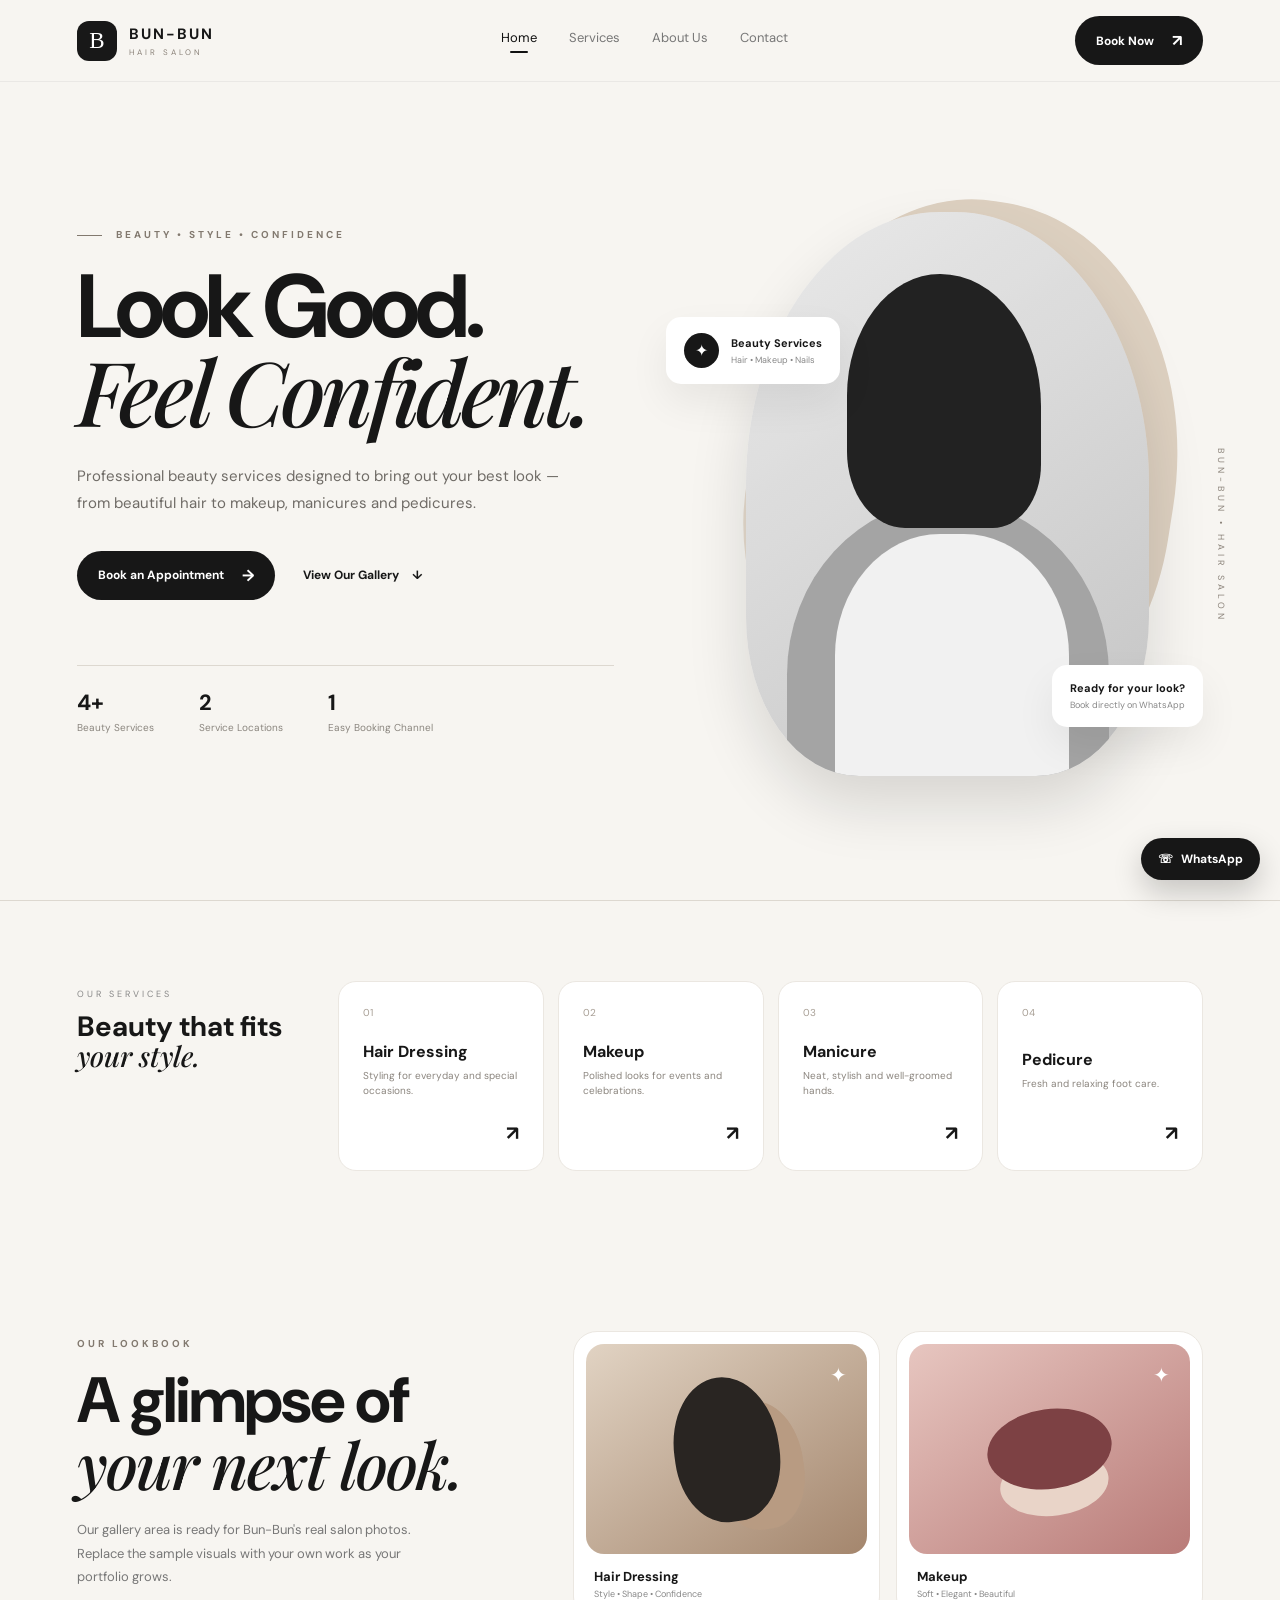
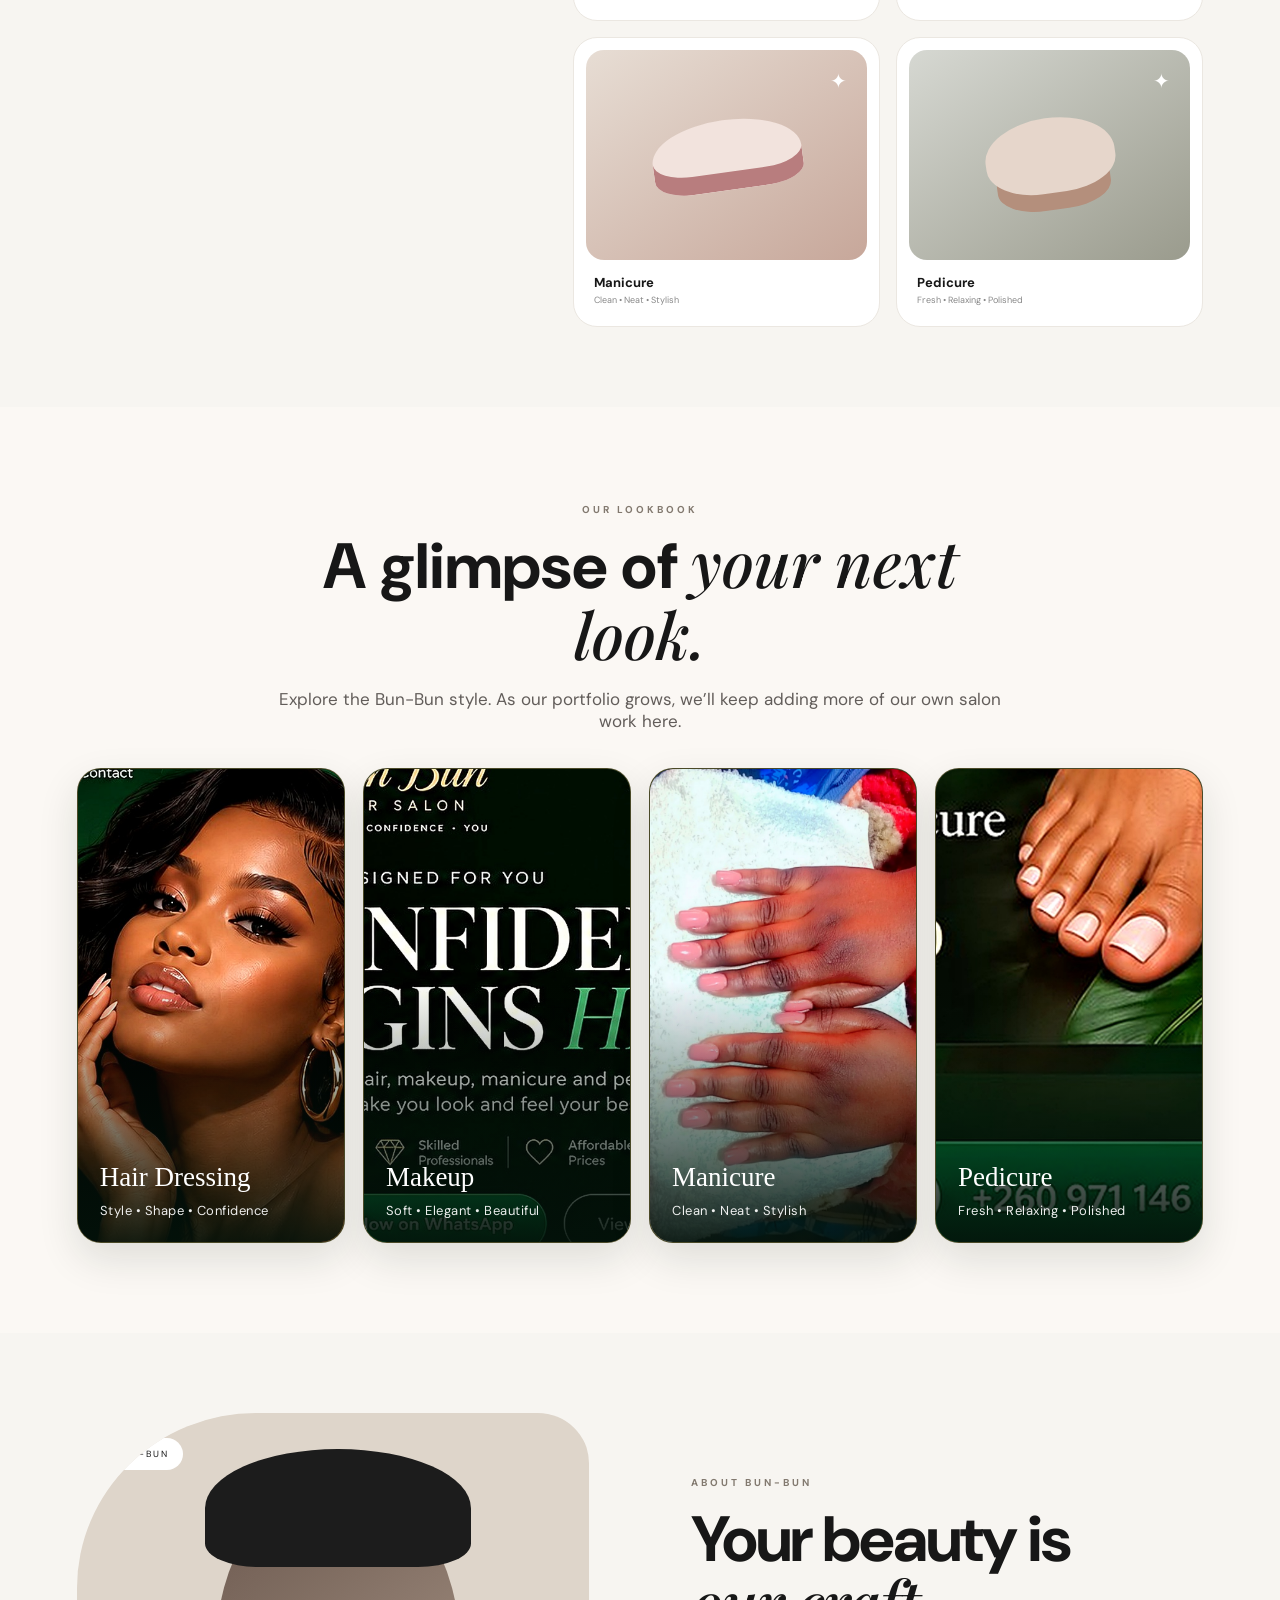
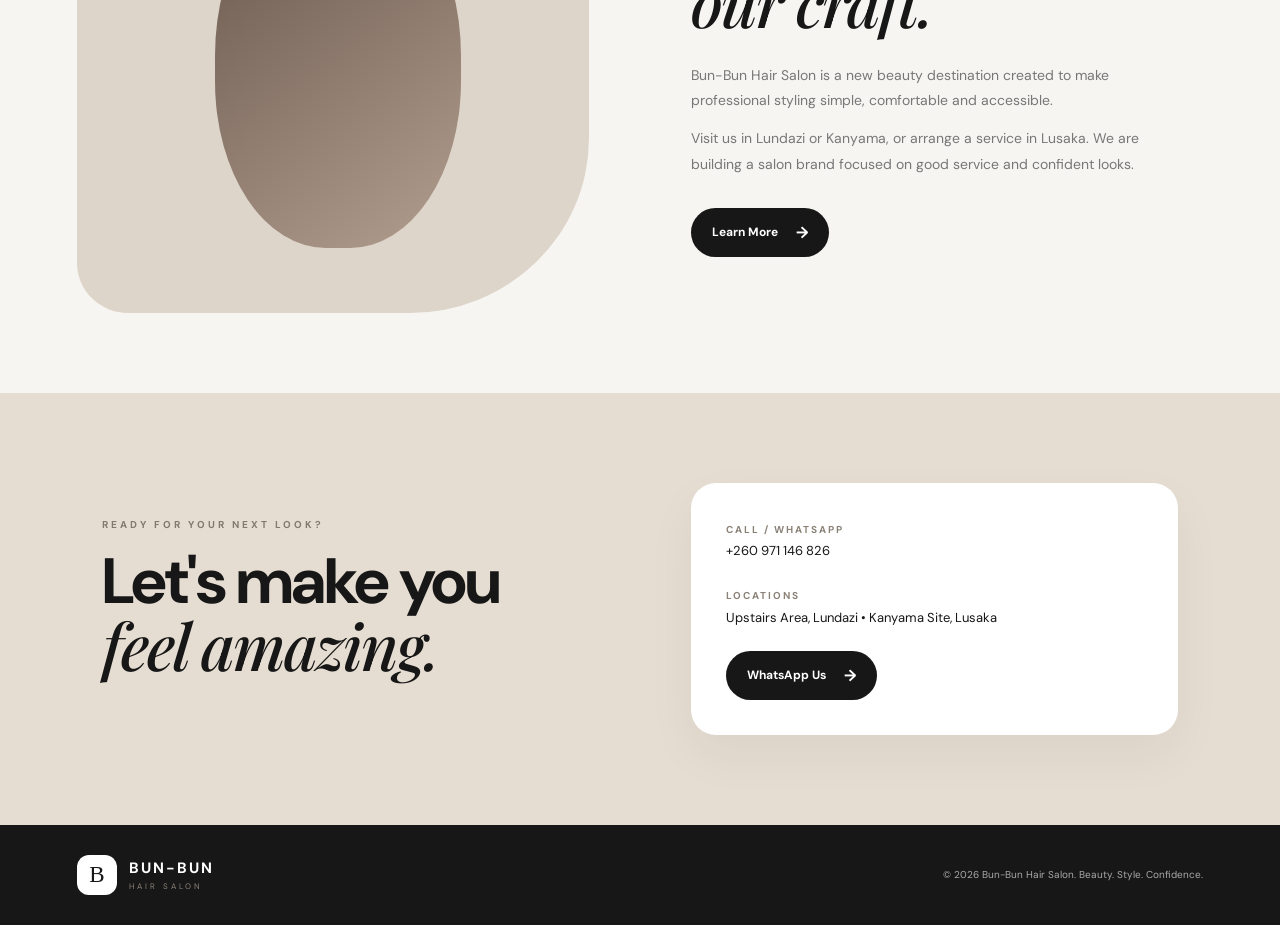
==== commit f55ab6cd: "Add files via upload" ====
--- a/index.html
+++ b/index.html
@@ -39,6 +39,33 @@
     <a class="gallery-tile pedicure" href="services.html"><div class="visual-art"><span>✦</span><i></i></div><strong>Pedicure</strong><small>Fresh • Relaxing • Polished</small></a>
   </div>
 </section>
+
+<section class="lookbook" id="gallery">
+  <div class="lookbook-head">
+    <span class="section-label">OUR LOOKBOOK</span>
+    <h2>A glimpse of <em>your next look.</em></h2>
+    <p>Explore the Bun-Bun style. As our portfolio grows, we’ll keep adding more of our own salon work here.</p>
+  </div>
+  <div class="lookbook-grid">
+    <article class="lookbook-card">
+      <img src="images/bun-bun-hair.jpg" alt="Bun-Bun Hair Salon hair styling look">
+      <div class="lookbook-overlay"><span>Hair Dressing</span><small>Style • Shape • Confidence</small></div>
+    </article>
+    <article class="lookbook-card">
+      <img src="images/bun-bun-makeup.jpg" alt="Bun-Bun Hair Salon makeup look">
+      <div class="lookbook-overlay"><span>Makeup</span><small>Soft • Elegant • Beautiful</small></div>
+    </article>
+    <article class="lookbook-card">
+      <img src="images/bun-bun-manicure.jpg" alt="Bun-Bun Hair Salon manicure">
+      <div class="lookbook-overlay"><span>Manicure</span><small>Clean • Neat • Stylish</small></div>
+    </article>
+    <article class="lookbook-card">
+      <img src="images/bun-bun-pedicure.jpg" alt="Bun-Bun Hair Salon pedicure look">
+      <div class="lookbook-overlay"><span>Pedicure</span><small>Fresh • Relaxing • Polished</small></div>
+    </article>
+  </div>
+</section>
+
 <section class="about"><div class="about-image"><div class="mini-label">BUN-BUN</div><div class="abstract-face"></div></div><div class="about-copy"><span class="section-label">ABOUT BUN-BUN</span><h2>Your beauty is<br><em>our craft.</em></h2><p>Bun-Bun Hair Salon is a new beauty destination created to make professional styling simple, comfortable and accessible.</p><p>Visit us in Lundazi or Kanyama, or arrange a service in Lusaka. We are building a salon brand focused on good service and confident looks.</p><a class="primary-btn dark" href="about.html">Learn More <span>→</span></a></div></section>
 <section class="contact" id="contact"><div><span class="section-label">READY FOR YOUR NEXT LOOK?</span><h2>Let's make you<br><em>feel amazing.</em></h2></div><div class="contact-panel"><p><strong>Call / WhatsApp</strong><br>+260 971 146 826</p><p><strong>Locations</strong><br>Upstairs Area, Lundazi • Kanyama Site, Lusaka</p><a class="primary-btn" href="https://wa.me/260971146826?text=Hello%20Bun-Bun%20Hair%20Salon%2C%20I%20would%20like%20to%20book%20an%20appointment.">WhatsApp Us <span>→</span></a></div></section>
 </main>
--- a/styles.css
+++ b/styles.css
@@ -5,3 +5,21 @@
 @media(max-width:700px){.site-header{padding:0 20px;height:70px}.nav,.nav-cta{display:none}.menu-btn{display:block}.nav.open{display:flex;position:absolute;top:70px;left:0;right:0;background:#f7f5f1;padding:20px;flex-direction:column;gap:18px;border-bottom:1px solid #ddd;z-index:30}.hero{min-height:auto;padding:45px 20px 70px}.hero-visual{height:420px}.portrait{inset:4% 9% 2% 13%}.floating-card{padding:12px}.booking-card{right:-4px}.services-card{left:-4px}h1{font-size:55px;letter-spacing:-3px}.hero-actions{flex-direction:column;gap:18px}.stats{gap:20px;flex-wrap:wrap;margin-top:45px}.service-strip{padding:55px 20px;grid-template-columns:1fr}.gallery{padding:0 20px;margin:60px auto}.gallery-grid{grid-template-columns:1fr}.about,.about-story{padding:0 20px;margin:60px auto}.about-image,.about-image.large{height:390px}.contact{grid-template-columns:1fr;padding:65px 20px}.page-hero{padding:70px 20px 55px}.page-hero h1{font-size:55px;letter-spacing:-3px}.service-list{padding:0 20px 65px}.big-service{grid-template-columns:1fr;gap:14px;padding:25px}.big-service .primary-btn{grid-column:auto}.contact-grid,.values{grid-template-columns:1fr;padding:0 20px 70px}.values{margin-bottom:70px}.floating-whatsapp{right:14px;bottom:14px}.floating-whatsapp span{display:inline}footer{padding:25px 20px;flex-direction:column;gap:15px;text-align:center}}
 .booking-section{padding:80px 20px 100px}.booking-container{max-width:720px;margin:auto;background:#fff;border:1px solid #ebe7e1;border-radius:28px;padding:40px;box-shadow:0 20px 60px #0000000d}.booking-container h1{font-size:clamp(42px,6vw,64px);letter-spacing:-3px;margin:0 0 15px}.booking-container>p{color:#777;line-height:1.8;margin-bottom:30px}.booking-container label{display:block;font-size:11px;font-weight:700;letter-spacing:1px;margin:18px 0 7px}.booking-container input,.booking-container select,.booking-container textarea{width:100%;padding:14px 15px;border:1px solid #ddd8d0;border-radius:12px;background:#faf9f7;font:inherit;outline:none}.booking-container input:focus,.booking-container select:focus,.booking-container textarea:focus{border-color:#171717}.booking-button{width:100%;margin-top:22px;border:0;border-radius:30px;padding:15px 20px;background:#171717;color:#fff;font-weight:700;cursor:pointer}.booking-button:hover{transform:translateY(-2px)}
 @media(max-width:700px){.booking-section{padding:50px 15px 75px}.booking-container{padding:25px 20px}}
+
+
+/* Bun-Bun Lookbook */
+.lookbook{padding:90px 6%;background:#fbf8f4}
+.lookbook-head{max-width:760px;margin:0 auto 36px;text-align:center}
+.lookbook-head h2{font-size:clamp(38px,6vw,64px);line-height:1.05;margin:10px 0 16px}
+.lookbook-head h2 em{font-style:italic}
+.lookbook-head p{color:#625d5a;font-size:17px}
+.lookbook-grid{max-width:1200px;margin:auto;display:grid;grid-template-columns:repeat(4,1fr);gap:18px}
+.lookbook-card{position:relative;min-height:430px;overflow:hidden;border-radius:24px;background:#10251b;border:1px solid rgba(186,143,64,.35);box-shadow:0 16px 40px rgba(20,35,25,.12)}
+.lookbook-card img{width:100%;height:100%;min-height:430px;object-fit:cover;display:block;transition:transform .45s ease,filter .45s ease}
+.lookbook-card:hover img{transform:scale(1.045);filter:saturate(1.06)}
+.lookbook-card:after{content:"";position:absolute;inset:45% 0 0;background:linear-gradient(transparent,rgba(3,18,10,.92));pointer-events:none}
+.lookbook-overlay{position:absolute;left:22px;right:22px;bottom:22px;color:#fff;z-index:2}
+.lookbook-overlay span{display:block;font-family:Georgia,serif;font-size:27px;margin-bottom:6px}
+.lookbook-overlay small{font-size:13px;letter-spacing:.5px;opacity:.92}
+@media(max-width:900px){.lookbook-grid{grid-template-columns:repeat(2,1fr)}}
+@media(max-width:560px){.lookbook{padding:65px 5%}.lookbook-grid{grid-template-columns:1fr}.lookbook-card,.lookbook-card img{min-height:380px}}
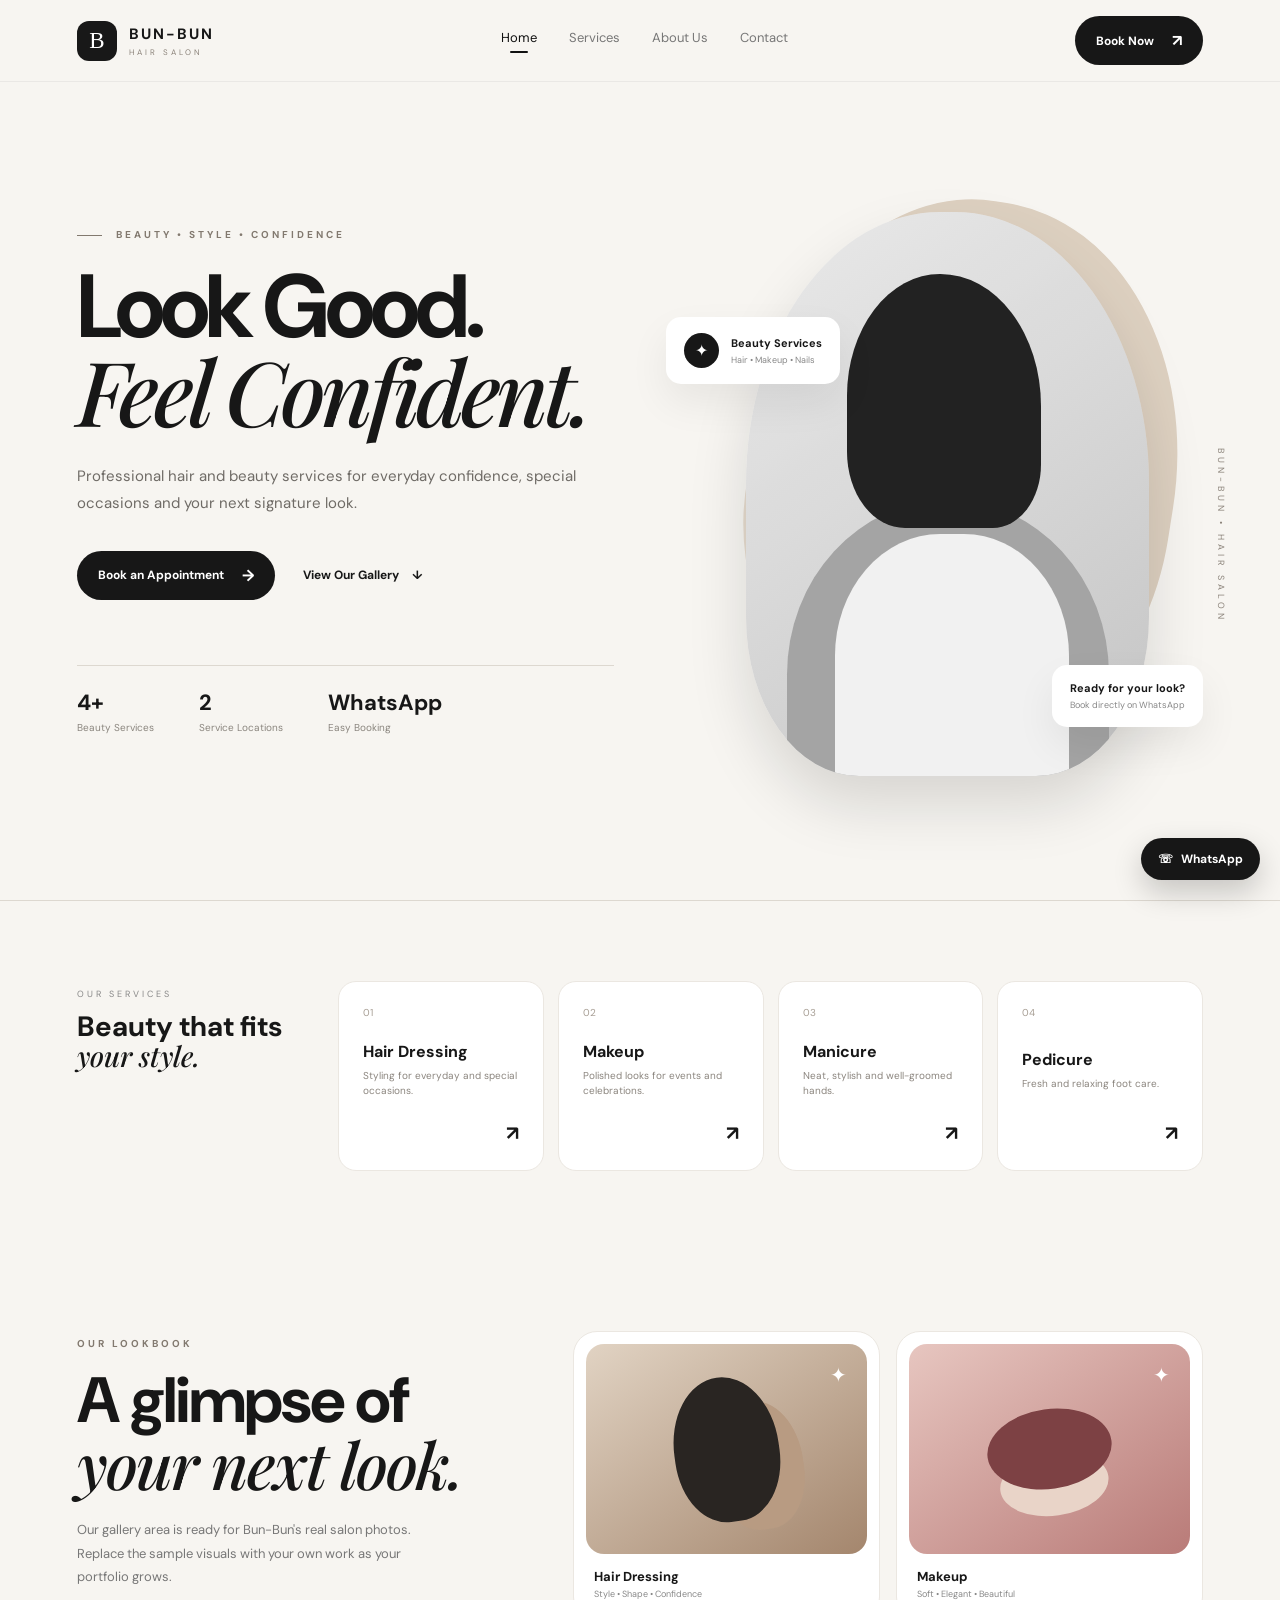
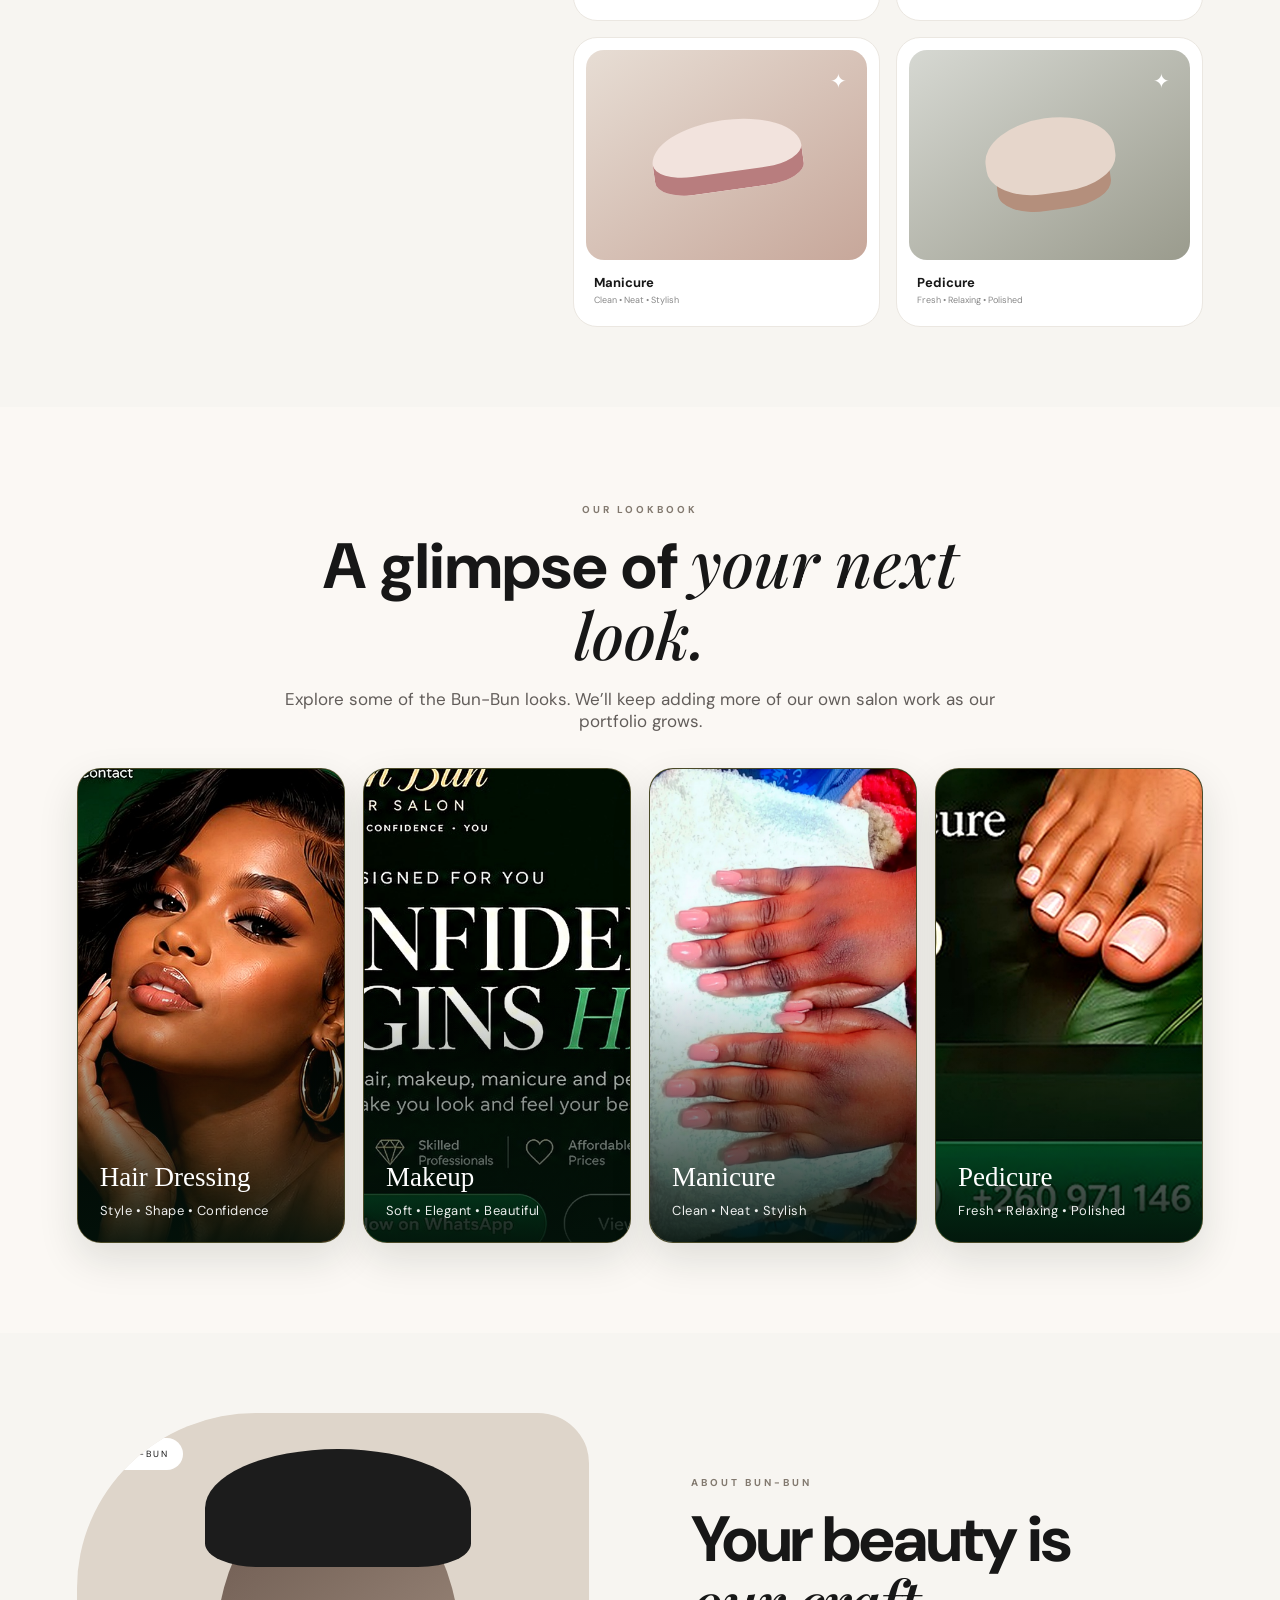
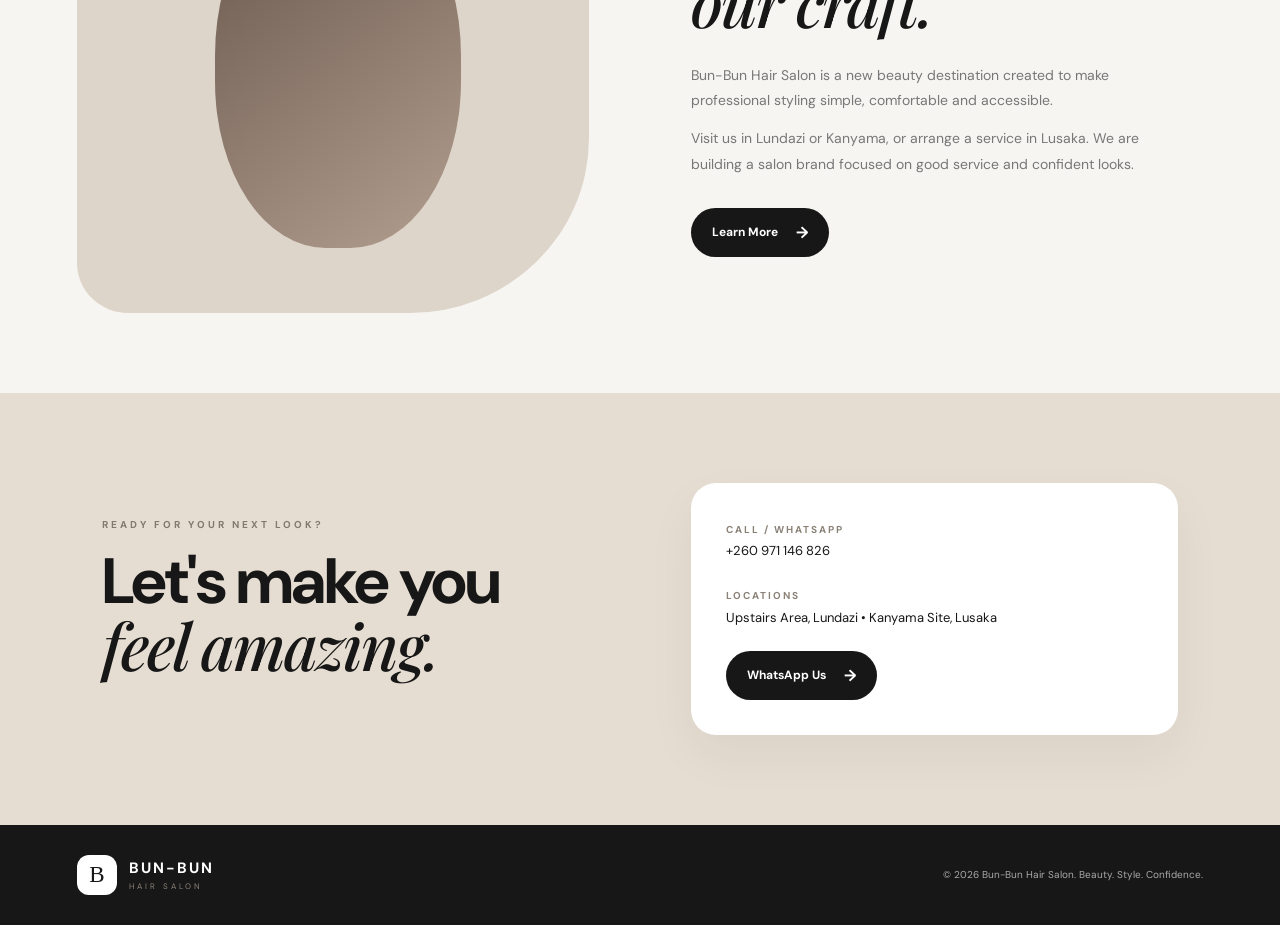
==== commit 67cb52d2: "Add files via upload" ====
--- a/index.html
+++ b/index.html
@@ -16,9 +16,9 @@
 <section class="hero">
   <div class="hero-copy"><div class="eyebrow"><span></span> BEAUTY • STYLE • CONFIDENCE</div>
     <h1>Look Good.<br><em>Feel Confident.</em></h1>
-    <p>Professional beauty services designed to bring out your best look — from beautiful hair to makeup, manicures and pedicures.</p>
+    <p>Professional hair and beauty services for everyday confidence, special occasions and your next signature look.</p>
     <div class="hero-actions"><a class="primary-btn" href="booking.html">Book an Appointment <span>→</span></a><a class="text-btn" href="#gallery">View Our Gallery <span>↓</span></a></div>
-    <div class="stats"><div><strong>4+</strong><small>Beauty Services</small></div><div><strong>2</strong><small>Service Locations</small></div><div><strong>1</strong><small>Easy Booking Channel</small></div></div>
+    <div class="stats"><div><strong>4+</strong><small>Beauty Services</small></div><div><strong>2</strong><small>Service Locations</small></div><div><strong>WhatsApp</strong><small>Easy Booking</small></div></div>
   </div>
   <div class="hero-visual"><div class="shape shape-one"></div><div class="shape shape-two"></div><div class="portrait"><div class="portrait-head"></div><div class="portrait-hair"></div><div class="portrait-body"></div><div class="portrait-shirt"></div></div>
     <div class="floating-card services-card"><span class="card-icon">✦</span><div><strong>Beauty Services</strong><small>Hair • Makeup • Nails</small></div></div>
@@ -44,7 +44,7 @@
   <div class="lookbook-head">
     <span class="section-label">OUR LOOKBOOK</span>
     <h2>A glimpse of <em>your next look.</em></h2>
-    <p>Explore the Bun-Bun style. As our portfolio grows, we’ll keep adding more of our own salon work here.</p>
+    <p>Explore some of the Bun-Bun looks. We’ll keep adding more of our own salon work as our portfolio grows.</p>
   </div>
   <div class="lookbook-grid">
     <article class="lookbook-card">
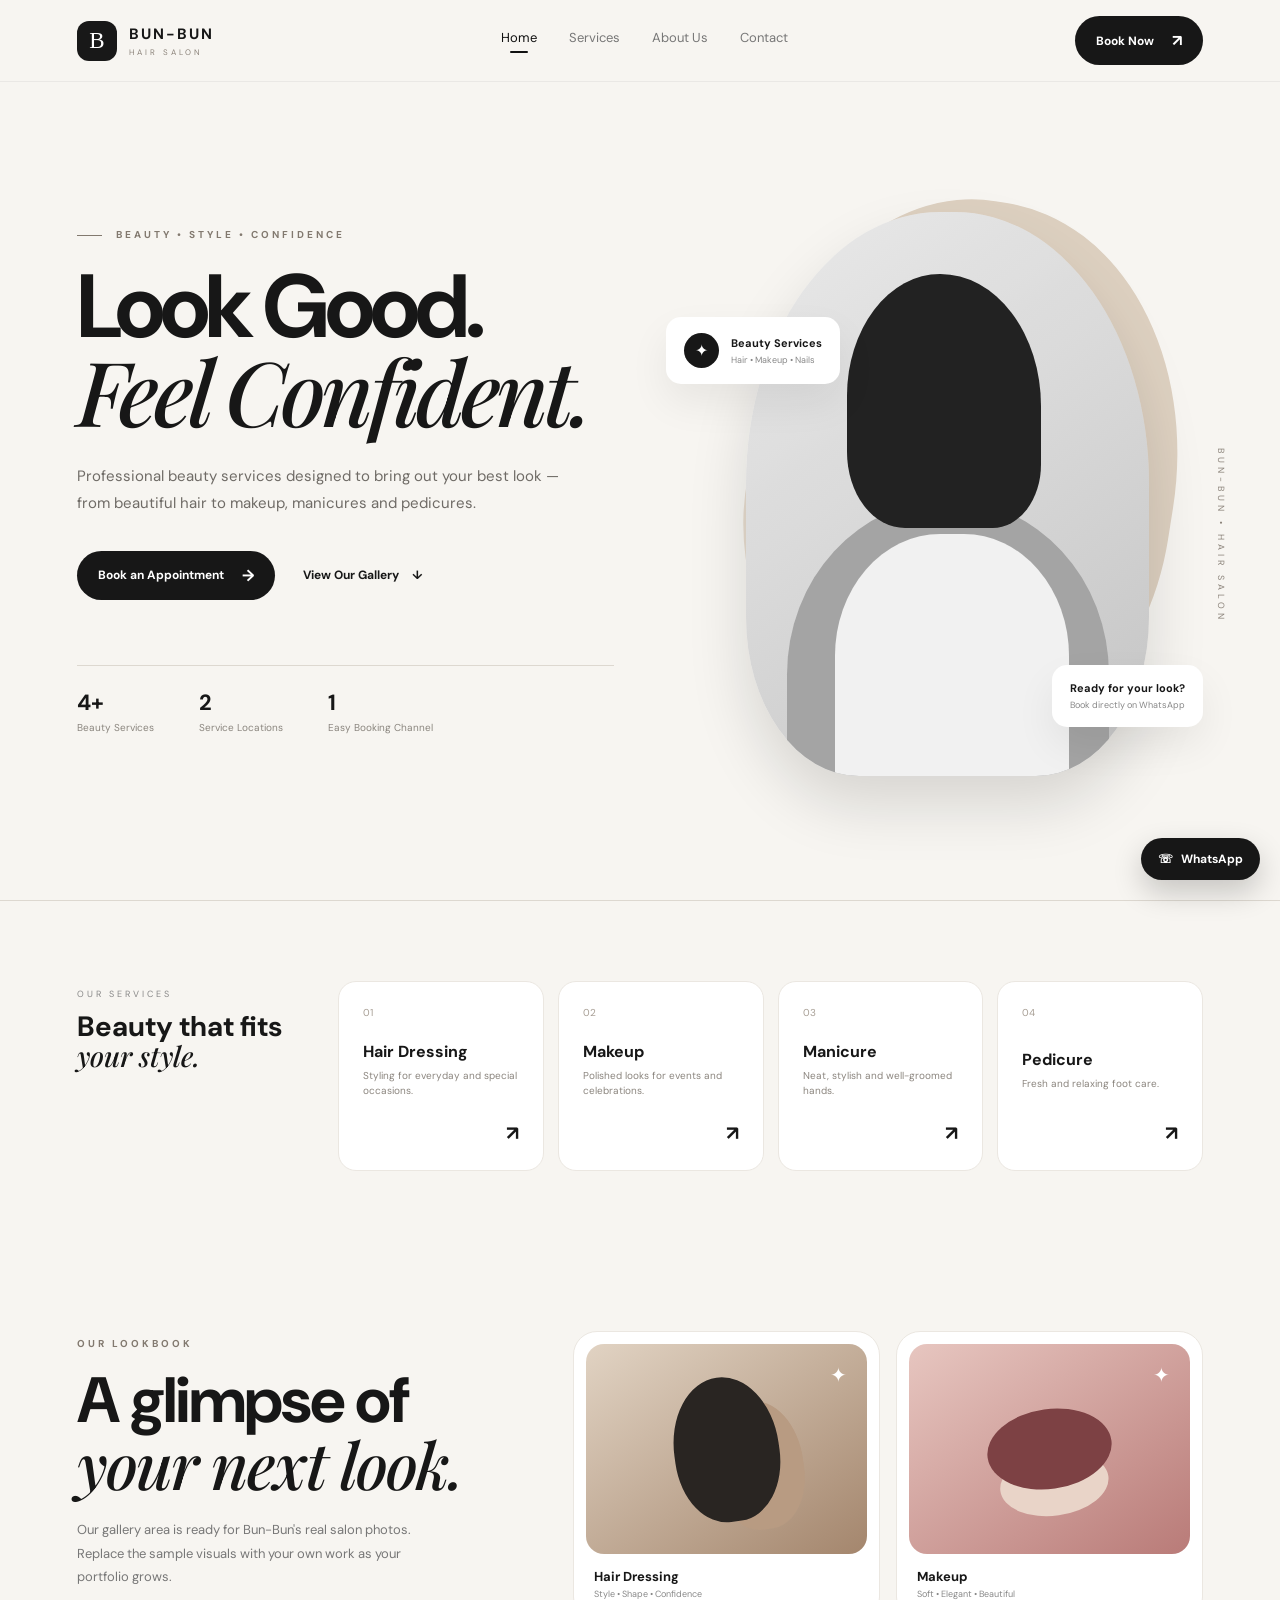
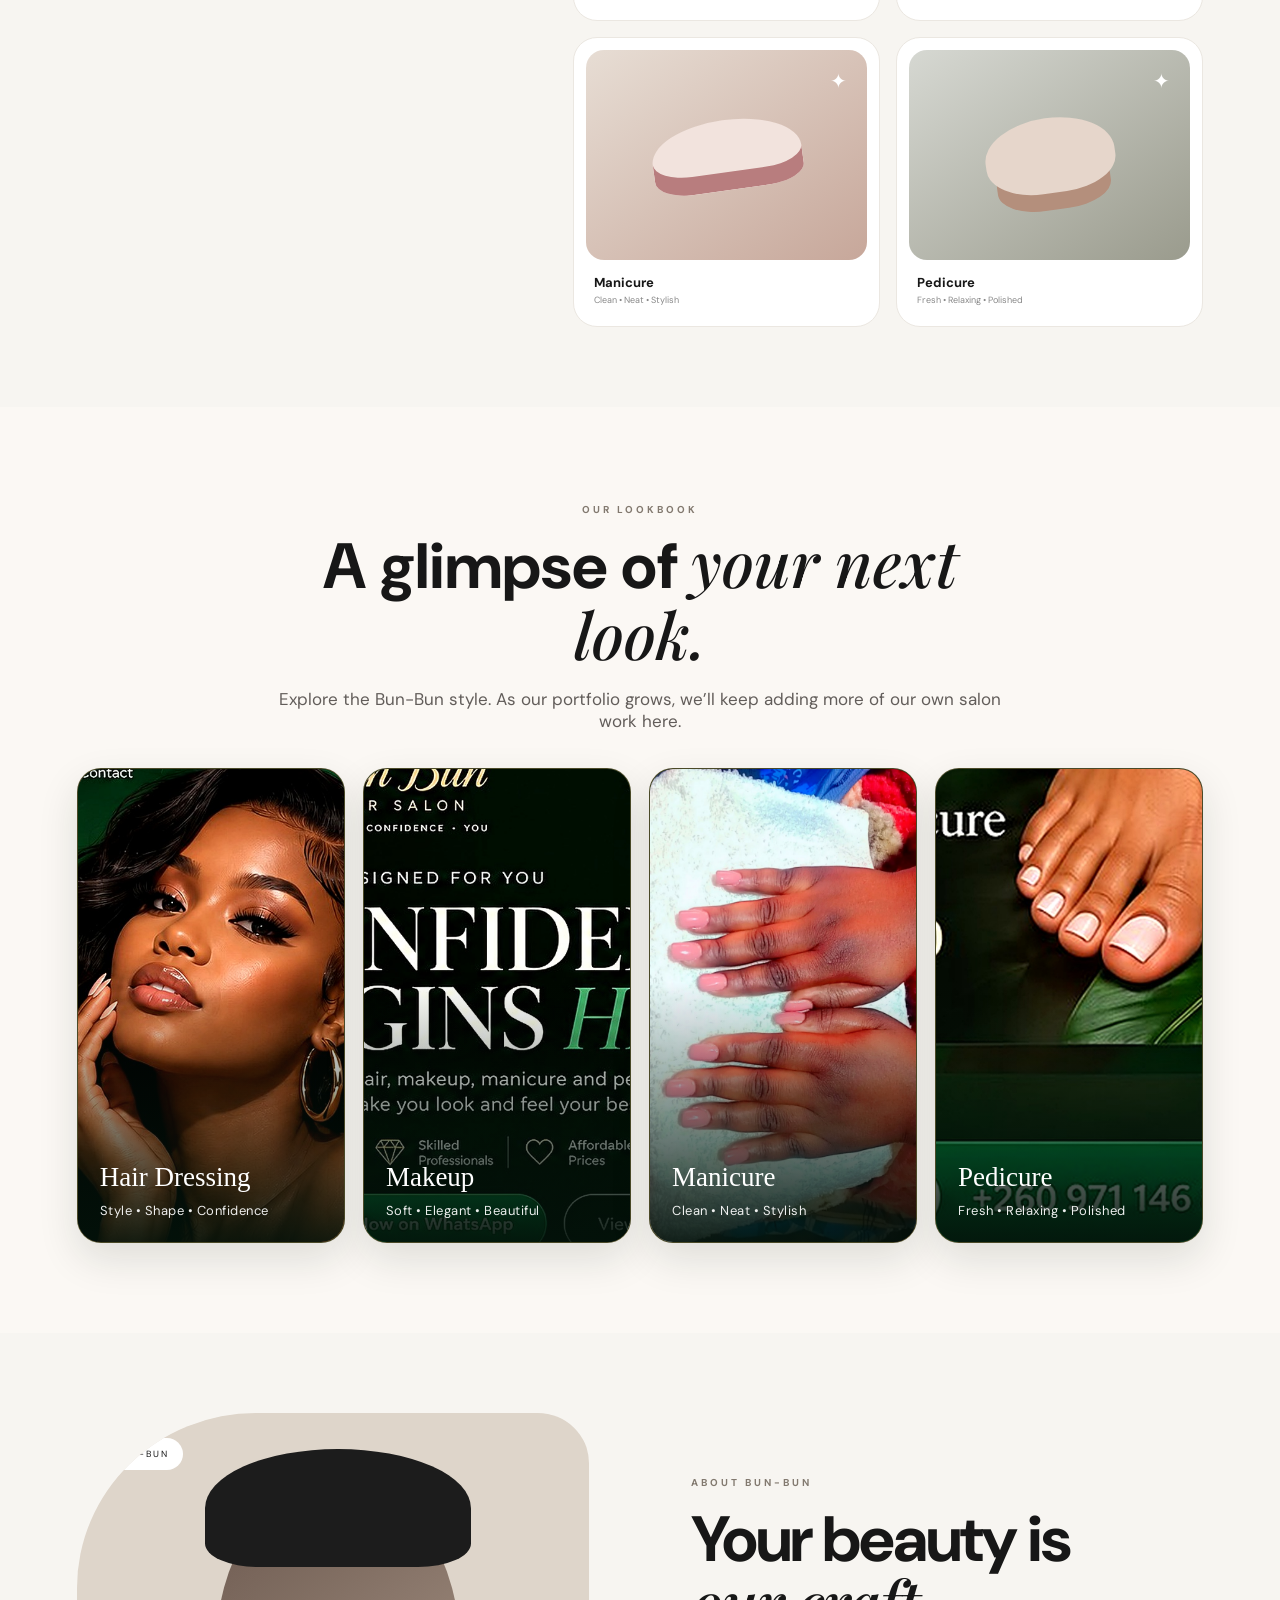
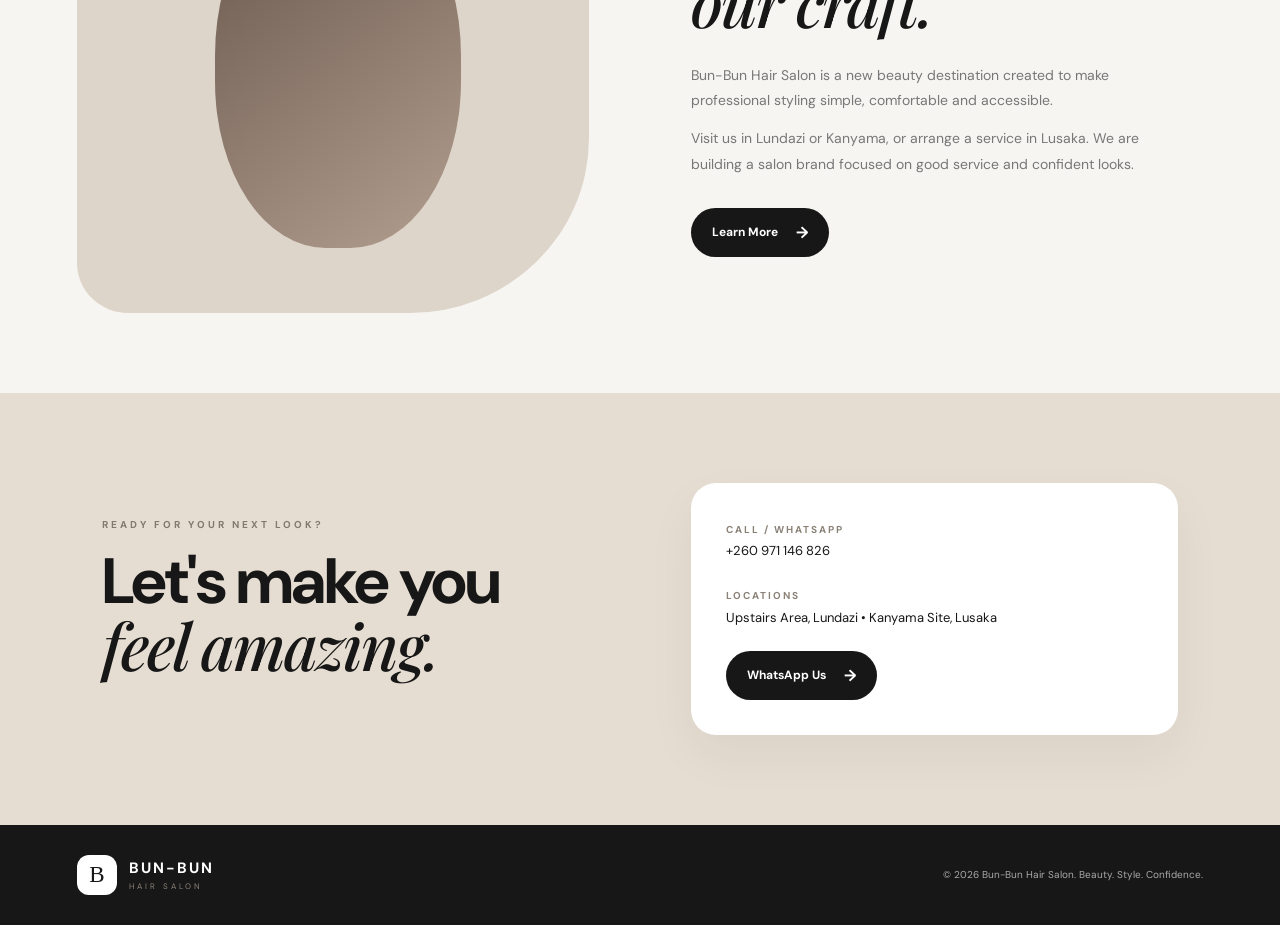
==== commit b98a128b: "Add files via upload" ====
--- a/index.html
+++ b/index.html
@@ -16,9 +16,9 @@
 <section class="hero">
   <div class="hero-copy"><div class="eyebrow"><span></span> BEAUTY • STYLE • CONFIDENCE</div>
     <h1>Look Good.<br><em>Feel Confident.</em></h1>
-    <p>Professional hair and beauty services for everyday confidence, special occasions and your next signature look.</p>
+    <p>Professional beauty services designed to bring out your best look — from beautiful hair to makeup, manicures and pedicures.</p>
     <div class="hero-actions"><a class="primary-btn" href="booking.html">Book an Appointment <span>→</span></a><a class="text-btn" href="#gallery">View Our Gallery <span>↓</span></a></div>
-    <div class="stats"><div><strong>4+</strong><small>Beauty Services</small></div><div><strong>2</strong><small>Service Locations</small></div><div><strong>WhatsApp</strong><small>Easy Booking</small></div></div>
+    <div class="stats"><div><strong>4+</strong><small>Beauty Services</small></div><div><strong>2</strong><small>Service Locations</small></div><div><strong>1</strong><small>Easy Booking Channel</small></div></div>
   </div>
   <div class="hero-visual"><div class="shape shape-one"></div><div class="shape shape-two"></div><div class="portrait"><div class="portrait-head"></div><div class="portrait-hair"></div><div class="portrait-body"></div><div class="portrait-shirt"></div></div>
     <div class="floating-card services-card"><span class="card-icon">✦</span><div><strong>Beauty Services</strong><small>Hair • Makeup • Nails</small></div></div>
@@ -44,7 +44,7 @@
   <div class="lookbook-head">
     <span class="section-label">OUR LOOKBOOK</span>
     <h2>A glimpse of <em>your next look.</em></h2>
-    <p>Explore some of the Bun-Bun looks. We’ll keep adding more of our own salon work as our portfolio grows.</p>
+    <p>Explore the Bun-Bun style. As our portfolio grows, we’ll keep adding more of our own salon work here.</p>
   </div>
   <div class="lookbook-grid">
     <article class="lookbook-card">
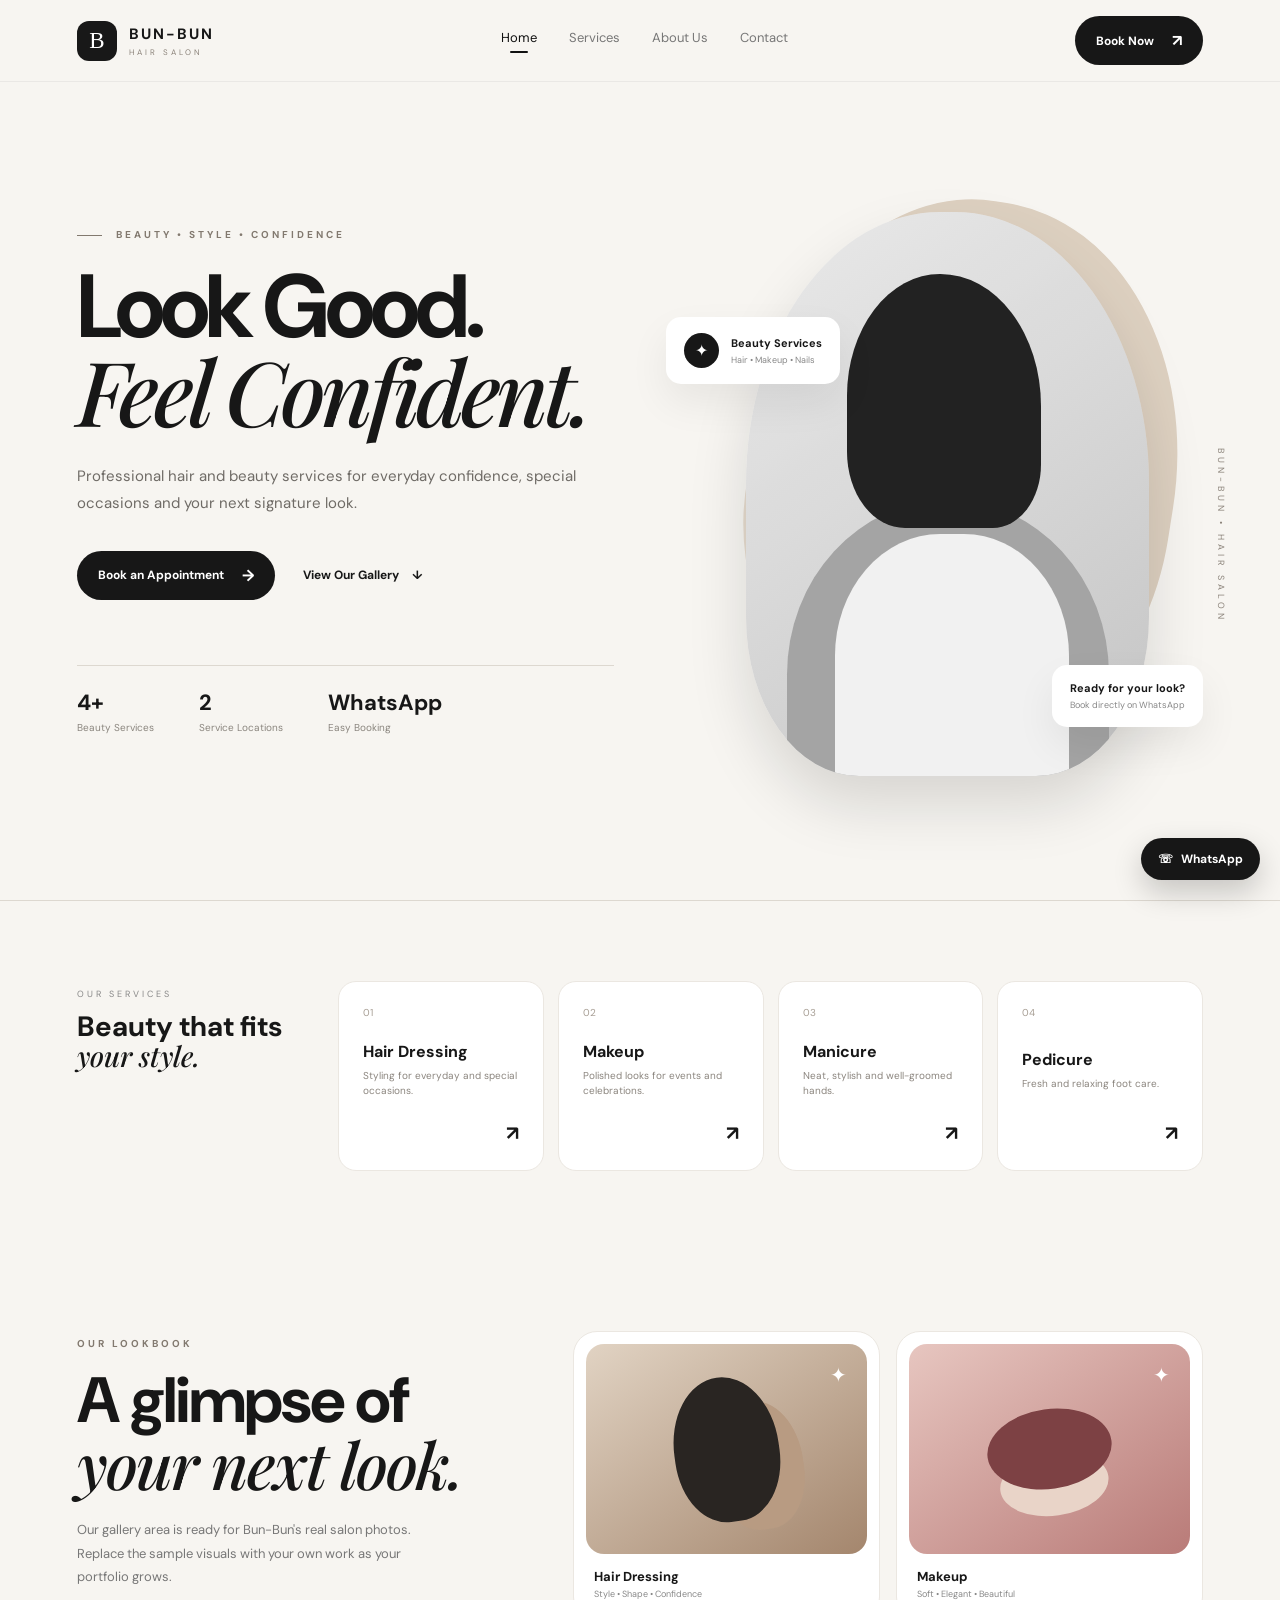
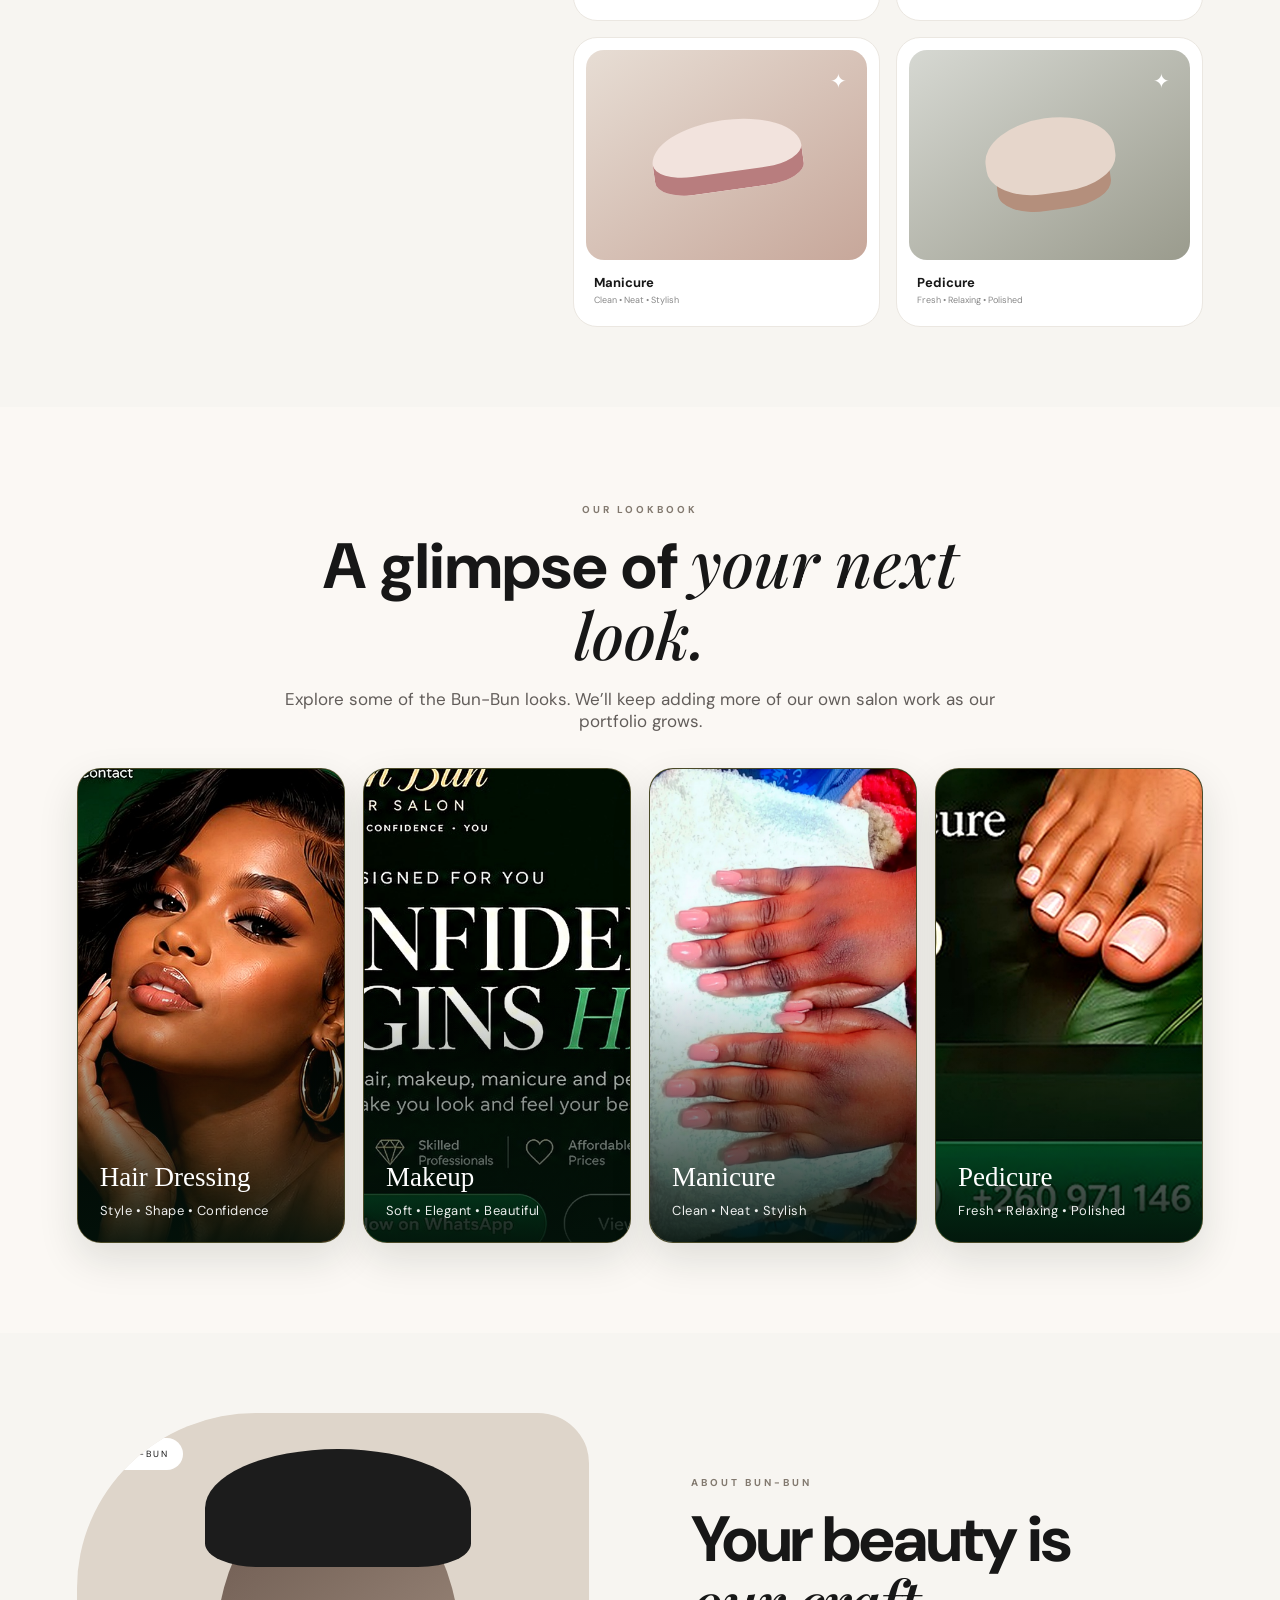
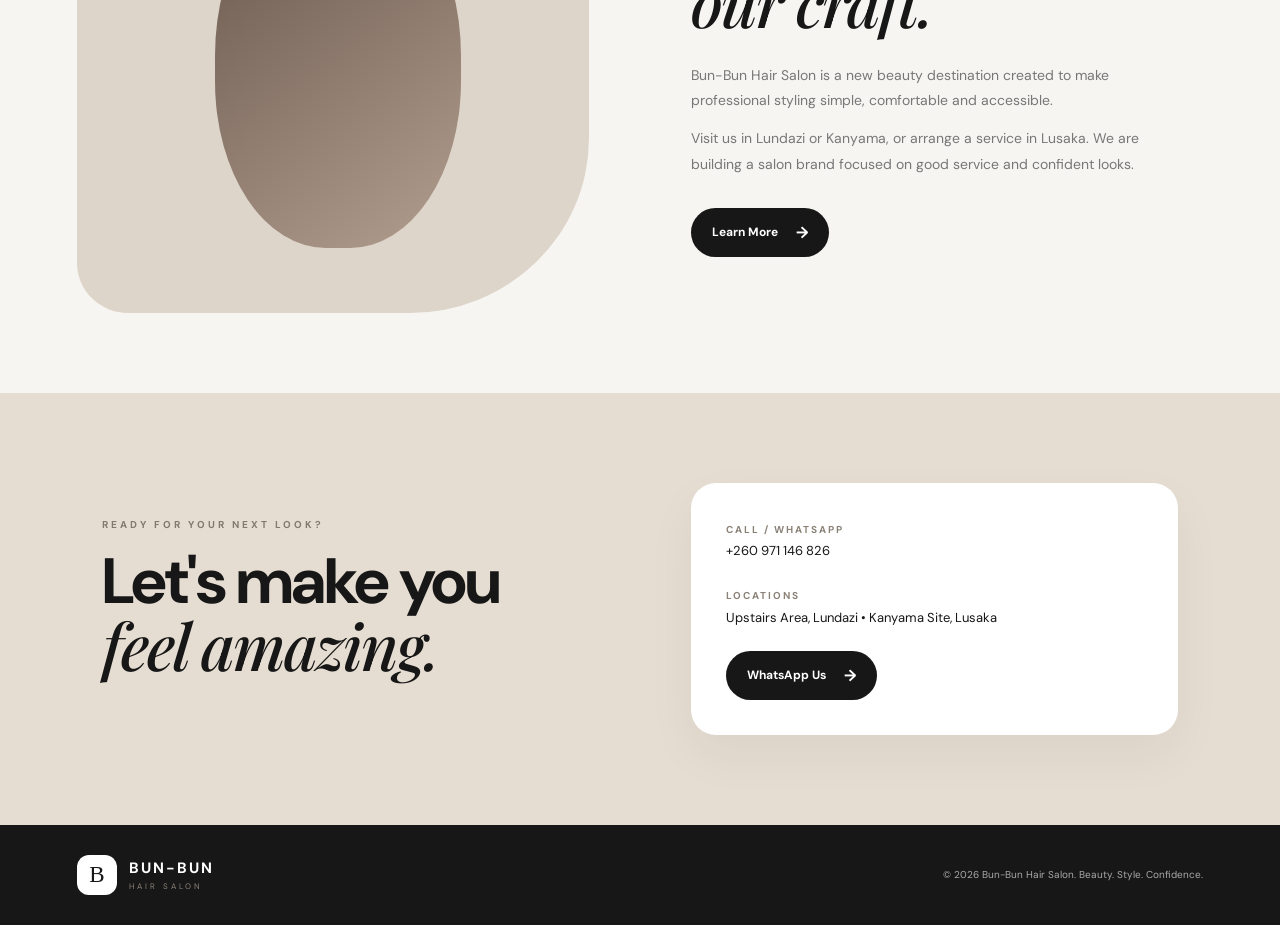
==== commit 2af5a96f: "Add files via upload" ====
--- a/index.html
+++ b/index.html
@@ -16,9 +16,9 @@
 <section class="hero">
   <div class="hero-copy"><div class="eyebrow"><span></span> BEAUTY • STYLE • CONFIDENCE</div>
     <h1>Look Good.<br><em>Feel Confident.</em></h1>
-    <p>Professional beauty services designed to bring out your best look — from beautiful hair to makeup, manicures and pedicures.</p>
+    <p>Professional hair and beauty services for everyday confidence, special occasions and your next signature look.</p>
     <div class="hero-actions"><a class="primary-btn" href="booking.html">Book an Appointment <span>→</span></a><a class="text-btn" href="#gallery">View Our Gallery <span>↓</span></a></div>
-    <div class="stats"><div><strong>4+</strong><small>Beauty Services</small></div><div><strong>2</strong><small>Service Locations</small></div><div><strong>1</strong><small>Easy Booking Channel</small></div></div>
+    <div class="stats"><div><strong>4+</strong><small>Beauty Services</small></div><div><strong>2</strong><small>Service Locations</small></div><div><strong>WhatsApp</strong><small>Easy Booking</small></div></div>
   </div>
   <div class="hero-visual"><div class="shape shape-one"></div><div class="shape shape-two"></div><div class="portrait"><div class="portrait-head"></div><div class="portrait-hair"></div><div class="portrait-body"></div><div class="portrait-shirt"></div></div>
     <div class="floating-card services-card"><span class="card-icon">✦</span><div><strong>Beauty Services</strong><small>Hair • Makeup • Nails</small></div></div>
@@ -44,7 +44,7 @@
   <div class="lookbook-head">
     <span class="section-label">OUR LOOKBOOK</span>
     <h2>A glimpse of <em>your next look.</em></h2>
-    <p>Explore the Bun-Bun style. As our portfolio grows, we’ll keep adding more of our own salon work here.</p>
+    <p>Explore some of the Bun-Bun looks. We’ll keep adding more of our own salon work as our portfolio grows.</p>
   </div>
   <div class="lookbook-grid">
     <article class="lookbook-card">
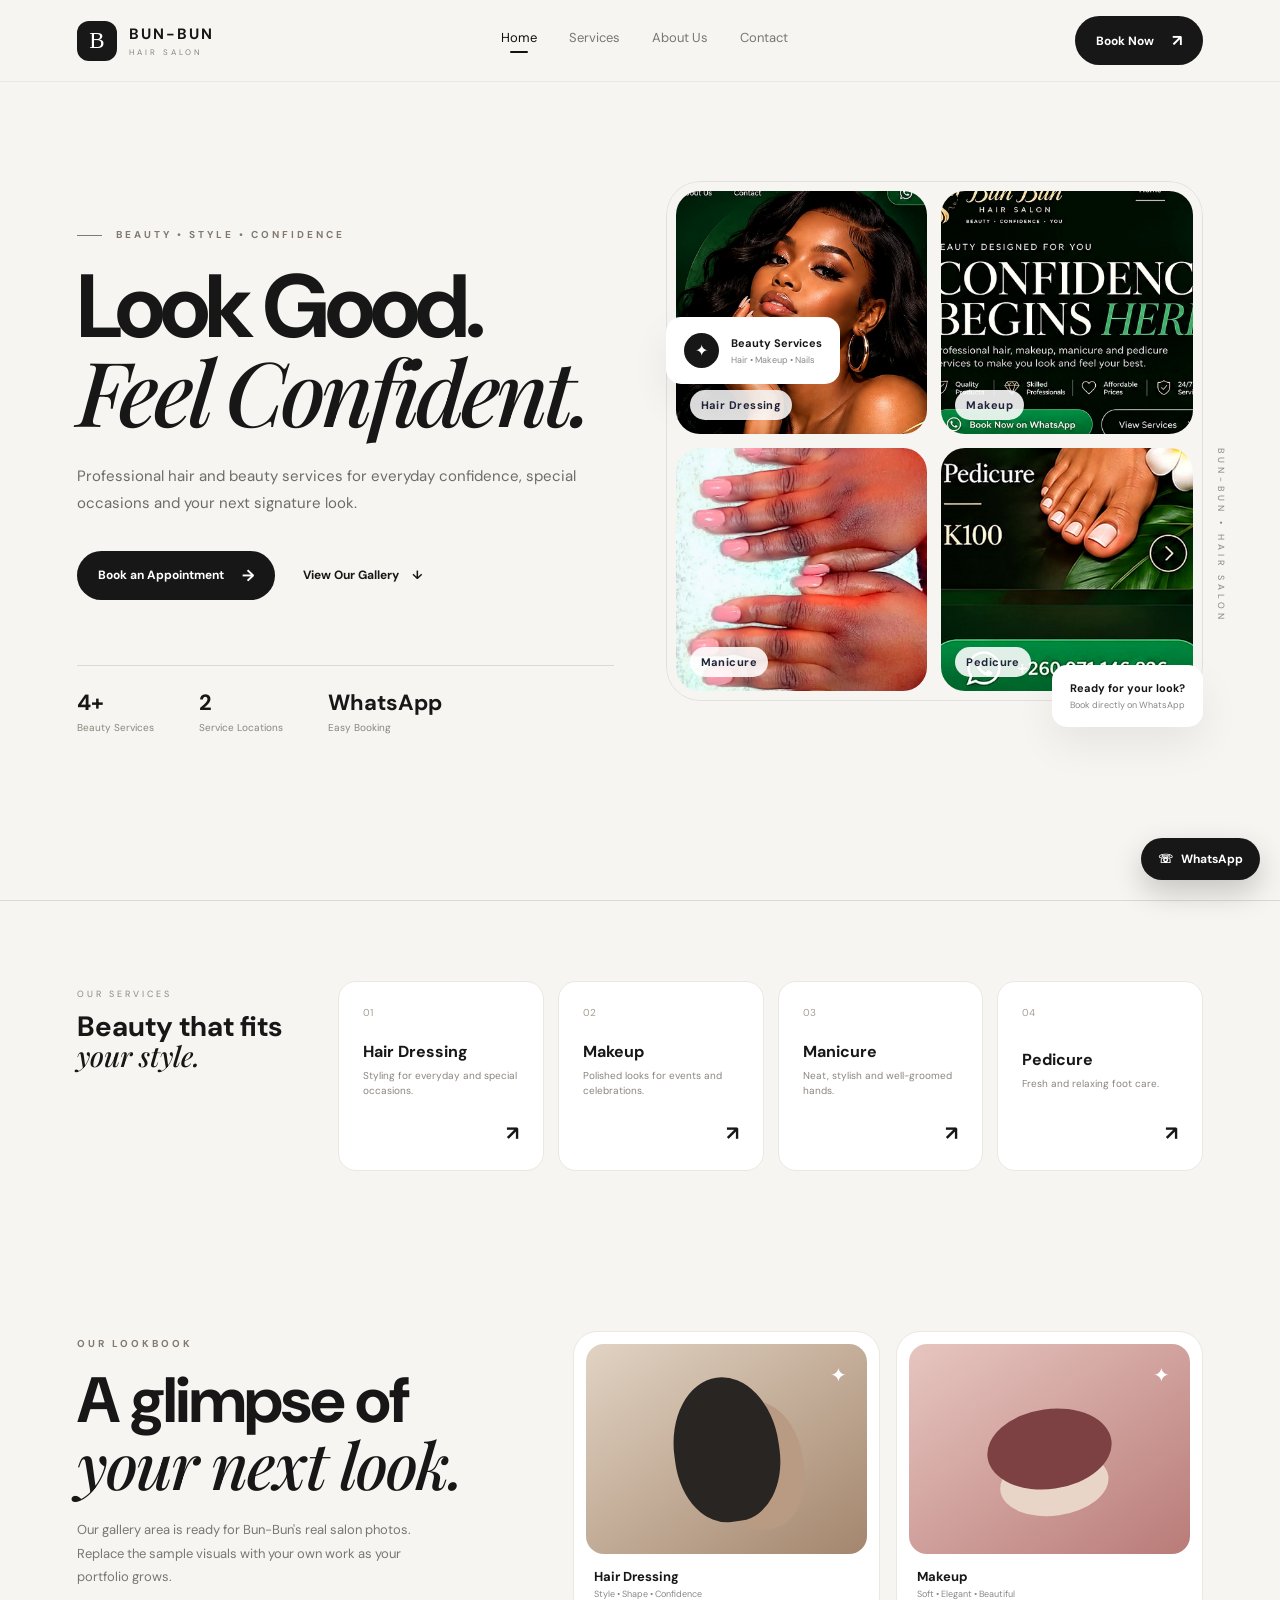
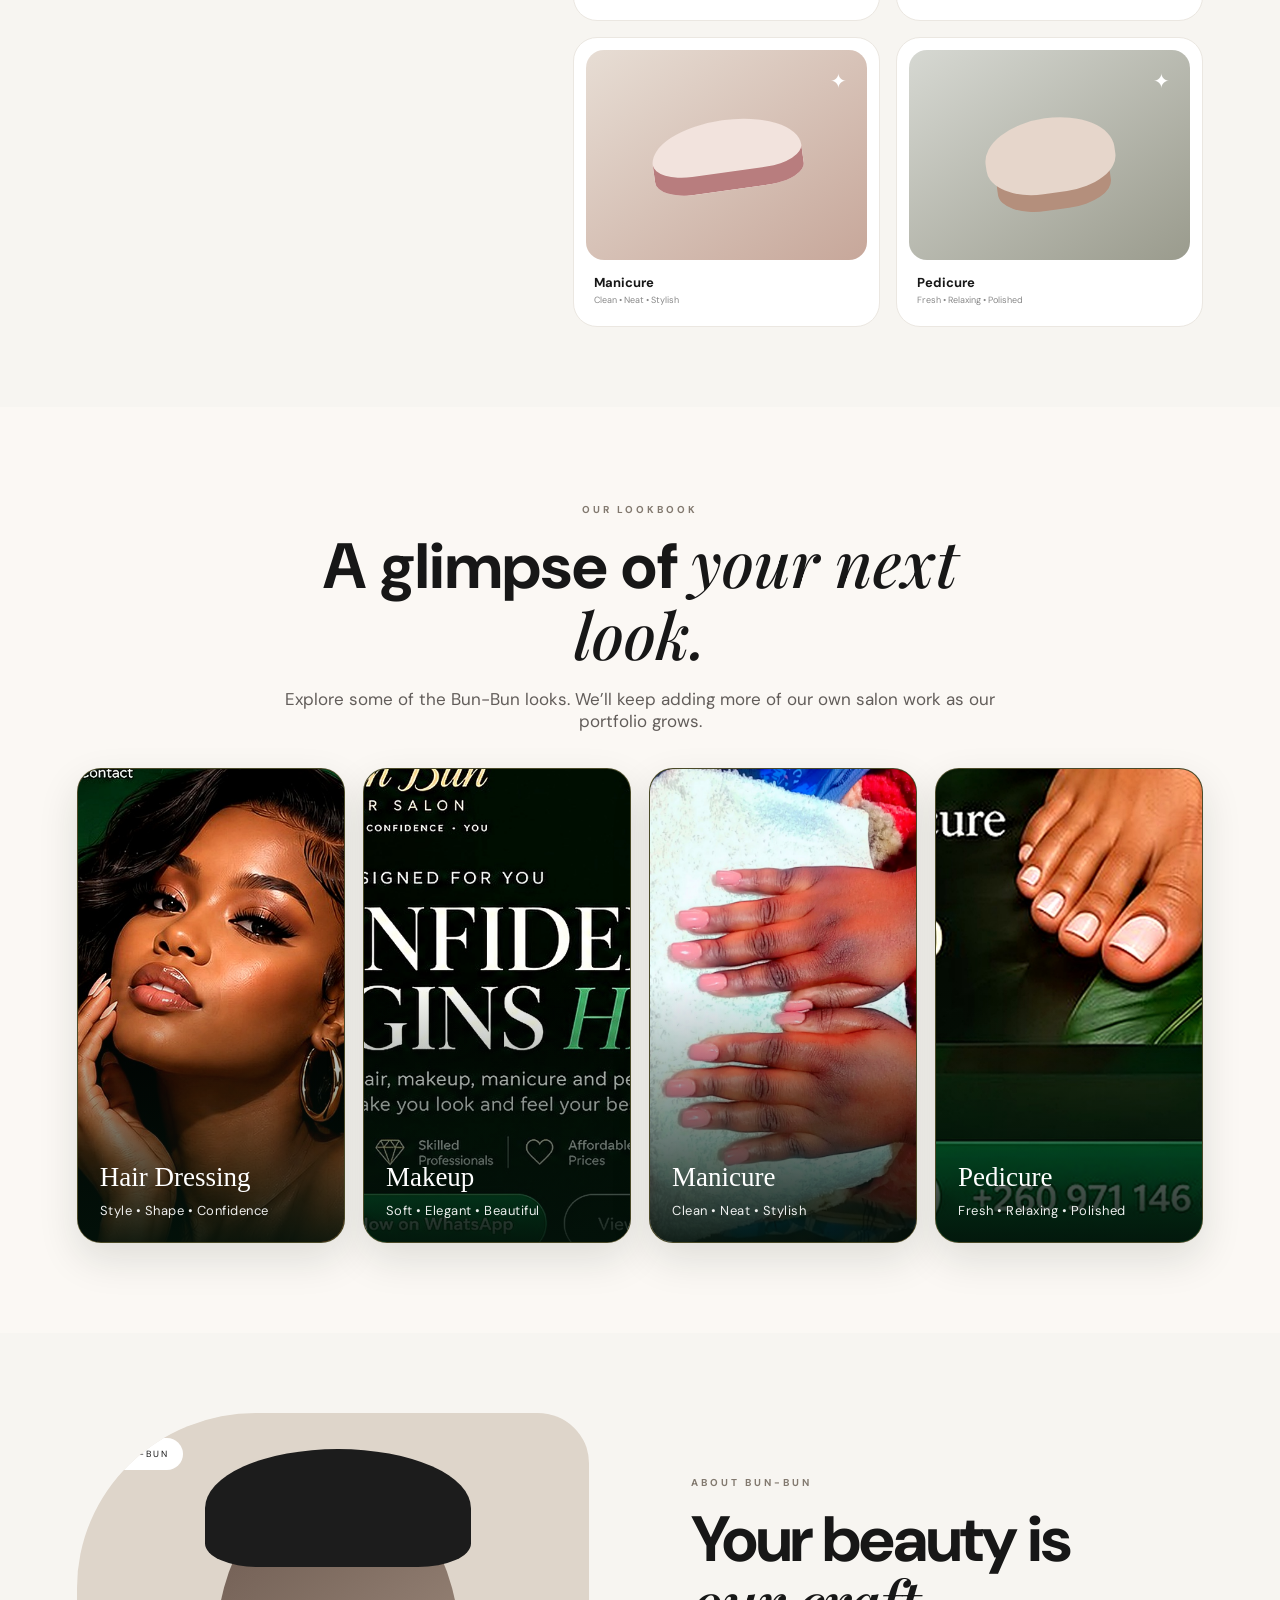
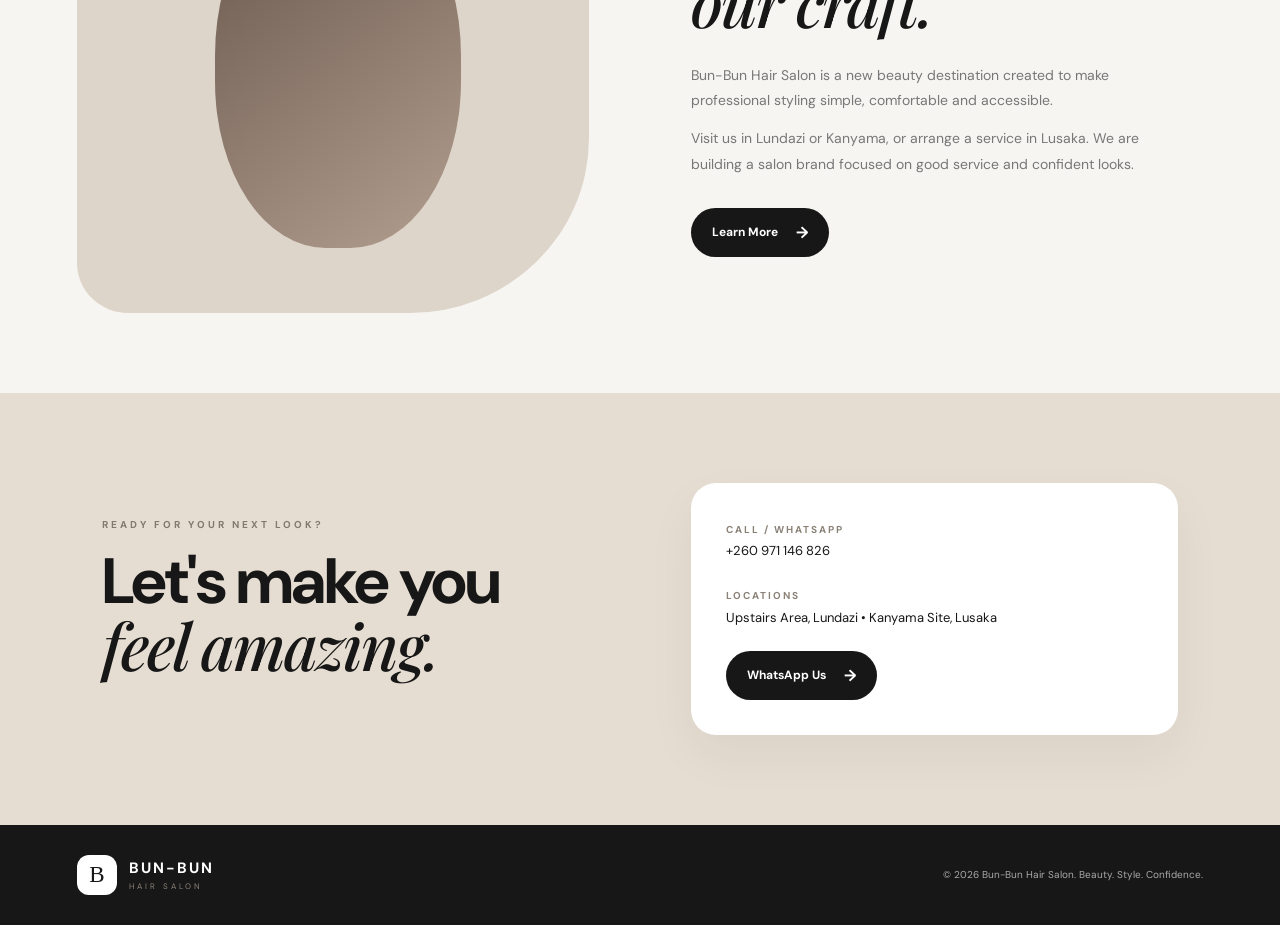
==== commit 685d4f10: "Add files via upload" ====
--- a/index.html
+++ b/index.html
@@ -5,6 +5,76 @@
 <meta name="description" content="Bun-Bun Hair Salon — hair dressing, makeup, manicure and pedicure in Lundazi and Lusaka.">
 <title>Bun-Bun Hair Salon | Beauty. Style. Confidence.</title>
 <link rel="stylesheet" href="styles.css">
+<style>
+.hero-photo-collage{
+  position:relative;
+  width:min(100%, 560px);
+  height:520px;
+  display:grid;
+  grid-template-columns:1fr 1fr;
+  grid-template-rows:1fr 1fr;
+  gap:14px;
+  padding:10px;
+  border-radius:34px;
+  overflow:hidden;
+}
+.hero-photo-collage .photo{
+  position:relative;
+  overflow:hidden;
+  border-radius:24px;
+  background:#eee;
+  min-height:0;
+}
+
+.hero-photo-collage img{
+  width:100%;
+  height:100%;
+  display:block;
+  object-fit:cover;
+  transition:transform .45s ease;
+}
+.hero-photo-collage .photo:hover img{transform:scale(1.04);}
+.hero-photo-collage::before{
+  content:"";
+  position:absolute;
+  inset:0;
+  border:1px solid rgba(30,39,64,.10);
+  border-radius:34px;
+  pointer-events:none;
+  z-index:3;
+}
+.hero-photo-collage .photo-label{
+  position:absolute;
+  left:14px;
+  bottom:14px;
+  z-index:2;
+  padding:8px 11px;
+  border-radius:999px;
+  background:rgba(255,255,255,.88);
+  color:#20243a;
+  font-size:11px;
+  font-weight:700;
+  letter-spacing:.04em;
+}
+@media (max-width: 800px){
+  .hero-photo-collage{
+    height:430px;
+    max-width:520px;
+    margin:0 auto;
+  }
+}
+@media (max-width: 520px){
+  .hero-photo-collage{
+    height:360px;
+    gap:9px;
+    padding:6px;
+    border-radius:24px;
+  }
+  .hero-photo-collage .photo{border-radius:17px;}
+  .hero-photo-collage .photo-label{font-size:9px;left:8px;bottom:8px;padding:6px 8px;}
+}
+</style>
+
 </head>
 <body>
 <header class="site-header">
@@ -20,9 +90,28 @@
     <div class="hero-actions"><a class="primary-btn" href="booking.html">Book an Appointment <span>→</span></a><a class="text-btn" href="#gallery">View Our Gallery <span>↓</span></a></div>
     <div class="stats"><div><strong>4+</strong><small>Beauty Services</small></div><div><strong>2</strong><small>Service Locations</small></div><div><strong>WhatsApp</strong><small>Easy Booking</small></div></div>
   </div>
-  <div class="hero-visual"><div class="shape shape-one"></div><div class="shape shape-two"></div><div class="portrait"><div class="portrait-head"></div><div class="portrait-hair"></div><div class="portrait-body"></div><div class="portrait-shirt"></div></div>
+  <div class="hero-visual">
+    <div class="hero-photo-collage" aria-label="Bun-Bun Hair Salon photo highlights">
+      <div class="photo">
+        <img src="images/bun-bun-hair.jpg" alt="Bun-Bun Hair Salon hair styling">
+        <span class="photo-label">Hair Dressing</span>
+      </div>
+      <div class="photo">
+        <img src="images/bun-bun-makeup.jpg" alt="Bun-Bun Hair Salon makeup">
+        <span class="photo-label">Makeup</span>
+      </div>
+      <div class="photo">
+        <img src="images/bun-bun-manicure.jpg" alt="Bun-Bun Hair Salon manicure">
+        <span class="photo-label">Manicure</span>
+      </div>
+      <div class="photo">
+        <img src="images/bun-bun-pedicure.jpg" alt="Bun-Bun Hair Salon pedicure">
+        <span class="photo-label">Pedicure</span>
+      </div>
+    </div>
     <div class="floating-card services-card"><span class="card-icon">✦</span><div><strong>Beauty Services</strong><small>Hair • Makeup • Nails</small></div></div>
-    <div class="floating-card booking-card"><strong>Ready for your look?</strong><small>Book directly on WhatsApp</small></div><div class="vertical-note">BUN-BUN • HAIR SALON</div>
+    <div class="floating-card booking-card"><strong>Ready for your look?</strong><small>Book directly on WhatsApp</small></div>
+    <div class="vertical-note">BUN-BUN • HAIR SALON</div>
   </div>
 </section>
 <section class="service-strip" id="services"><div class="section-intro"><span>OUR SERVICES</span><h2>Beauty that fits<br><em>your style.</em></h2></div>
